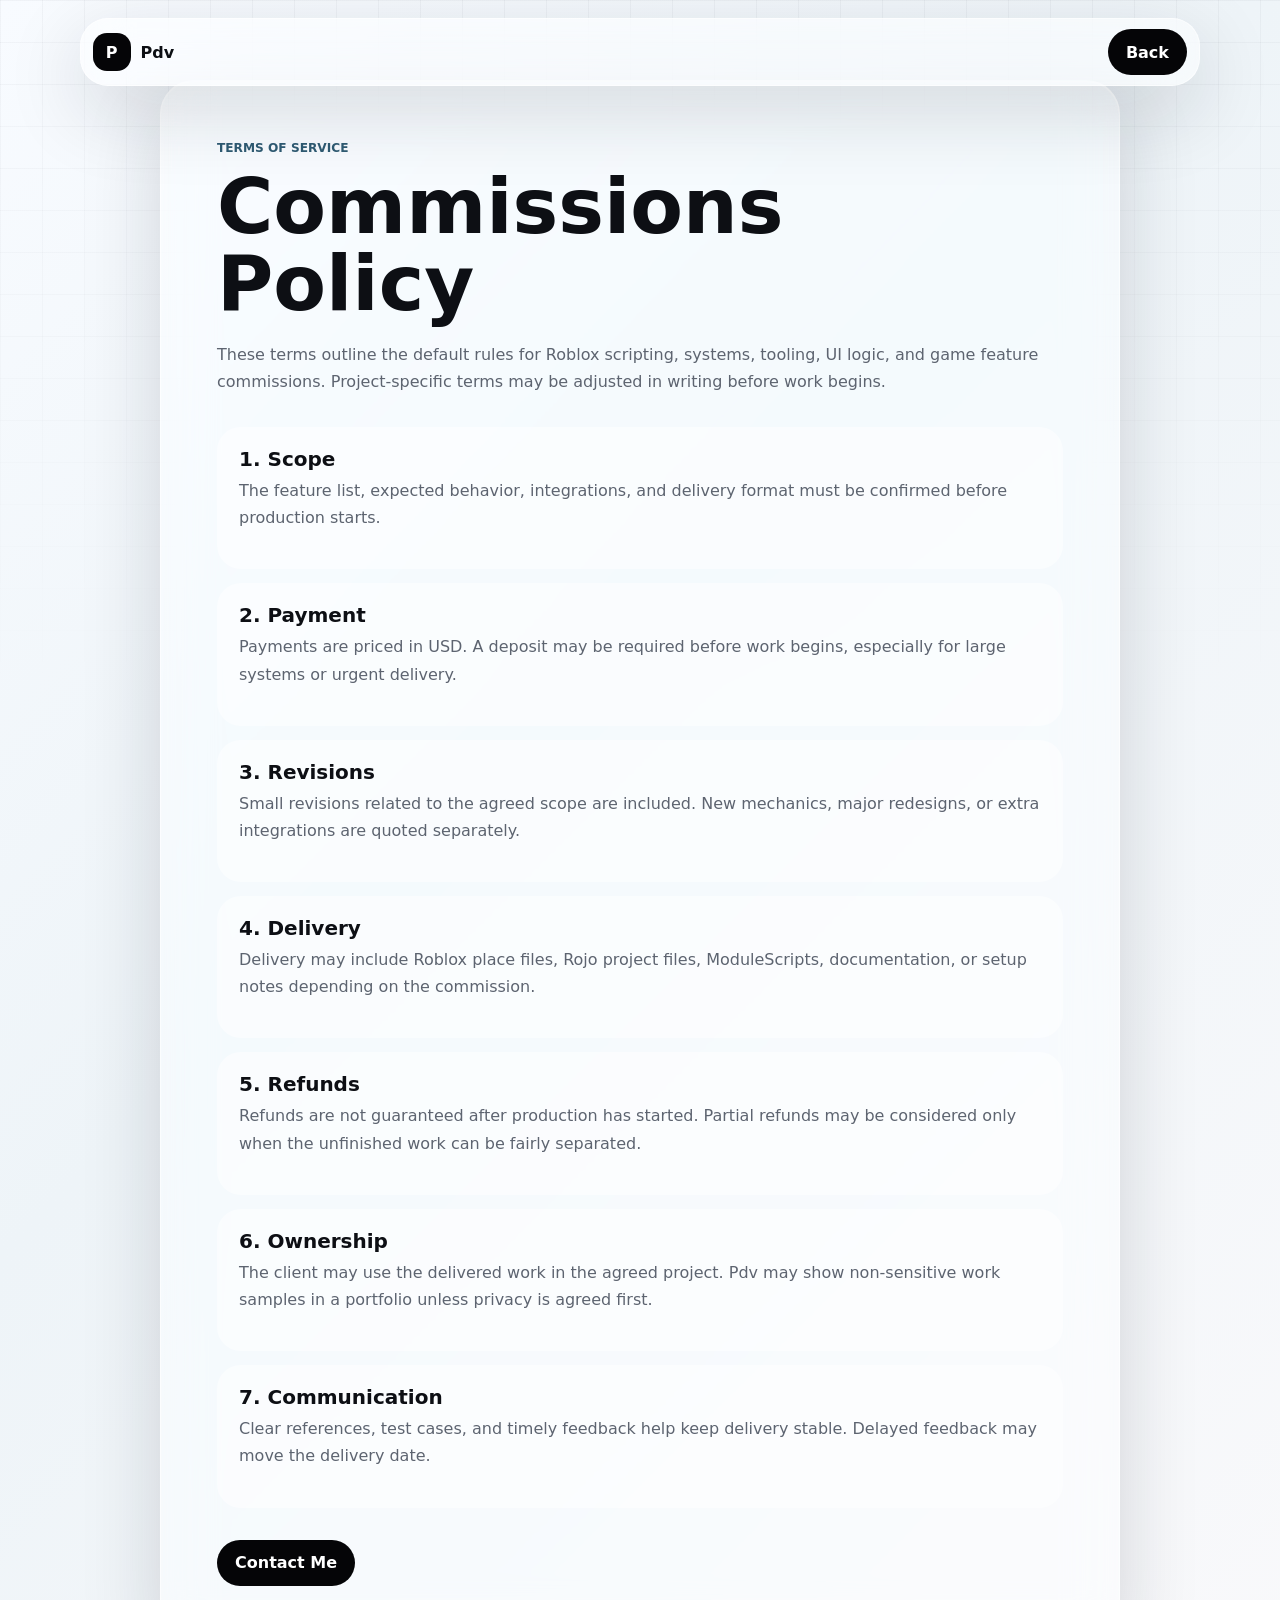
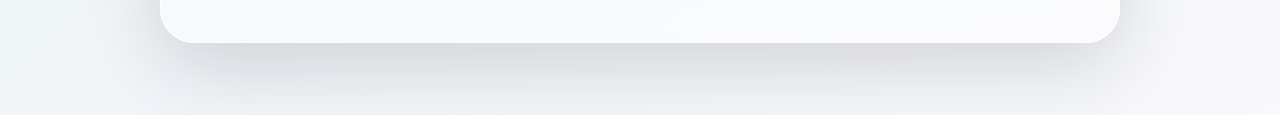
==== tos.html @ b19a3dc8 "first commit" ====
<!DOCTYPE html>
<html lang="en">
  <head>
    <meta charset="UTF-8" />
    <meta name="viewport" content="width=device-width, initial-scale=1.0" />
    <meta name="description" content="Pdv commission Terms Of Service." />
    <link rel="icon" type="image/x-icon" href="assets/images/logo_nobg.png">
    <title>Terms Of Service</title>
    <link rel="preconnect" href="https://fonts.googleapis.com" />
    <link rel="preconnect" href="https://fonts.gstatic.com" crossorigin />
    <link
      href="https://fonts.googleapis.com/css2?family=Plus+Jakarta+Sans:wght@400;500;600;700;800&display=swap"
      rel="stylesheet"
    />
    <link rel="stylesheet" href="styles.css" />
  </head>
  <body class="tos-page">
    <header class="site-header">
      <a class="brand" href="index.html#about" aria-label="Back to portfolio">
        <span class="brand-mark">P</span>
        <span>Pdv</span>
      </a>
      <a class="btn btn-special" href="index.html#tos">Back</a>
    </header>

    <main class="tos-main">
      <section class="tos-document glass-panel">
        <span class="eyebrow">Terms Of Service</span>
        <h1>Commissions Policy</h1>
        <p>
          These terms outline the default rules for Roblox scripting, systems,
          tooling, UI logic, and game feature commissions. Project-specific terms
          may be adjusted in writing before work begins.
        </p>

        <div class="tos-list">
          <article>
            <h2>1. Scope</h2>
            <p>The feature list, expected behavior, integrations, and delivery format must be confirmed before production starts.</p>
          </article>
          <article>
            <h2>2. Payment</h2>
            <p>Payments are priced in USD. A deposit may be required before work begins, especially for large systems or urgent delivery.</p>
          </article>
          <article>
            <h2>3. Revisions</h2>
            <p>Small revisions related to the agreed scope are included. New mechanics, major redesigns, or extra integrations are quoted separately.</p>
          </article>
          <article>
            <h2>4. Delivery</h2>
            <p>Delivery may include Roblox place files, Rojo project files, ModuleScripts, documentation, or setup notes depending on the commission.</p>
          </article>
          <article>
            <h2>5. Refunds</h2>
            <p>Refunds are not guaranteed after production has started. Partial refunds may be considered only when the unfinished work can be fairly separated.</p>
          </article>
          <article>
            <h2>6. Ownership</h2>
            <p>The client may use the delivered work in the agreed project. Pdv may show non-sensitive work samples in a portfolio unless privacy is agreed first.</p>
          </article>
          <article>
            <h2>7. Communication</h2>
            <p>Clear references, test cases, and timely feedback help keep delivery stable. Delayed feedback may move the delivery date.</p>
          </article>
        </div>

        <a class="btn btn-special" href="index.html#contact">Contact Me</a>
      </section>
    </main>
  </body>
</html>
---- styles.css ----
:root {
  --ink: #0d0f14;
  --muted: #5d6470;
  --line: rgba(255, 255, 255, 0.58);
  --glass: rgba(255, 255, 255, 0.46);
  --glass-strong: rgba(255, 255, 255, 0.68);
  --black: #050507;
  --white: #ffffff;
  --cyan: #69d7ff;
  --green: #56e89a;
  --rose: #ff8fb8;
  --shadow: 0 24px 80px rgba(18, 24, 38, 0.16);
  color-scheme: light;
}

* {
  box-sizing: border-box;
}

html {
  scroll-behavior: smooth;
}

body {
  margin: 0;
  min-height: 100vh;
  font-family: "Inter", system-ui, -apple-system, BlinkMacSystemFont, "Segoe UI", sans-serif;
  color: var(--ink);
  background: linear-gradient(135deg, #f8fbff 0%, #eef4f8 42%, #f9f9fb 100%);
  overflow-x: hidden;
}

body::before {
  position: fixed;
  inset: 0;
  z-index: -3;
  pointer-events: none;
  content: "";
  background-image:
    linear-gradient(rgba(12, 16, 24, 0.045) 1px, transparent 1px),
    linear-gradient(90deg, rgba(12, 16, 24, 0.045) 1px, transparent 1px);
  background-size: 42px 42px;
  mask-image: linear-gradient(to bottom, rgba(0, 0, 0, 0.8), transparent 78%);
}

a {
  color: inherit;
  text-decoration: none;
}

button,
a {
  -webkit-tap-highlight-color: transparent;
}

#scene3d {
  position: fixed;
  inset: 0;
  z-index: -2;
  pointer-events: none;
}

.site-header {
  position: fixed;
  top: 18px;
  left: 50%;
  z-index: 20;
  width: min(1120px, calc(100% - 32px));
  min-height: 58px;
  padding: 10px 12px;
  display: flex;
  align-items: center;
  justify-content: space-between;
  border: 1px solid var(--line);
  border-radius: 28px;
  background: rgba(255, 255, 255, 0.5);
  box-shadow: var(--shadow);
  backdrop-filter: blur(24px) saturate(150%);
  transform: translateX(-50%);
}

.brand,
.header-actions,
.status-pill {
  display: inline-flex;
  align-items: center;
  gap: 10px;
  font-weight: 600;
}

.brand-mark {
  width: 38px;
  height: 38px;
  display: grid;
  place-items: center;
  border-radius: 14px;
  color: var(--white);
  background: var(--black);
  overflow: hidden;
}

.brand-mark img,
.avatar-core img,
.tool-icon img,
.review-avatar img,
.contact-button span img {

/* Folder hover preview: show compact tool icons inside the folder front */
.folder-tools {
  display: grid;
  grid-template-columns: repeat(3, 1fr);
  gap: 8px;
  margin-top: 12px;
  opacity: 0;
  transform: translateY(8px) scale(0.98);
  transition: opacity 240ms ease, transform 240ms cubic-bezier(.2,.9,.2,1);
  pointer-events: none;
}

.tool-mini {
  width: 44px;
  height: 44px;
  border-radius: 10px;
  display: grid;
  place-items: center;
  background: rgba(255,255,255,0.06);
  overflow: hidden;
}

.tool-mini img { width: 28px; height: 28px; object-fit: contain; display: block; }
  width: 100%;
  height: 100%;
  object-fit: cover;
  display: block;
}

.header-actions,
.status-pill {
  padding: 10px 14px;

/* Reveal folder-tools on hover or when the gallery is open */
.skill-folder:hover .folder-tools,
.code-gallery.is-open .folder-tools {
  opacity: 1;
  transform: translateY(0) scale(1);
  pointer-events: auto;
}

/* When the folder is expanded (gallery open), show the tools list in code-cards as vertical entries */
.code-cards { display: grid; grid-template-columns: 1fr; gap: 12px; }
.tool-card { display: flex; gap: 12px; align-items: center; padding: 12px; }
.tool-card .code-visual { width: 72px; height: 56px; border-radius: 10px; overflow: hidden; }
.tool-card .code-visual img { width: 100%; height: 100%; object-fit: cover; }
  border-radius: 999px;
  background: rgba(255, 255, 255, 0.56);
  color: #18202b;
  font-size: 0.9rem;
  animation: status-float 3.6s ease-in-out infinite;
}

.availability-dot {
  width: 9px;
  height: 9px;
  border-radius: 999px;
  background: var(--green);
  box-shadow: 0 0 0 6px rgba(86, 232, 154, 0.16), 0 0 18px rgba(86, 232, 154, 0.85);
  animation: status-pulse 1.8s ease-in-out infinite;
}

.is-unavailable .availability-dot {
  background: #ff6b6b;
  box-shadow: 0 0 0 6px rgba(255, 107, 107, 0.14), 0 0 18px rgba(255, 107, 107, 0.7);
}

main {
  width: min(1120px, calc(100% - 32px));
  margin: 0 auto;
  padding: 80px 0 80px;
}

.section {
  min-height: auto;
  padding: 42px 0;
  scroll-margin-top: 112px;
}

.hero-section {
  min-height: 60vh;
  display: grid;
  grid-template-columns: minmax(0, 1.24fr) minmax(280px, 0.76fr);
  align-items: stretch;
  gap: 22px;
  padding-top: 24px;
}

#showcases,
#prices,
#tos,
#reviews,
#contact {
  padding-top: 30px;
  padding-bottom: 30px;
}

.glass-panel {
  border: 1px solid var(--line);
  border-radius: 34px;
  background: var(--glass);
  box-shadow: var(--shadow), inset 0 1px 0 rgba(255, 255, 255, 0.72);
  backdrop-filter: blur(26px) saturate(165%);
}

.reveal-item {
  opacity: 0;
  transform: translateY(26px) scale(0.98);
  filter: blur(8px);
  transition:
    opacity 0.58s ease var(--reveal-delay, 0ms),
    transform 0.58s ease var(--reveal-delay, 0ms),
    filter 0.58s ease var(--reveal-delay, 0ms),
    background 0.25s ease,
    box-shadow 0.22s ease;
}

.reveal-item.is-visible {
  opacity: 1;
  transform: translateY(0) scale(1);
  filter: blur(0);
}

.btn-special.reveal-item:hover,
.tab-special.reveal-item:hover,
.contact-button.btn-special.reveal-item:hover {
  transform: translateY(0) scale(1.06);
}

.code-card.reveal-item:hover,
.project-card.reveal-item:hover,
.showcase-link.reveal-item:hover {
  transform: translateY(-6px) scale(1);
}

.price-system.reveal-item:hover {
  transform: translateY(-4px) scale(1);
}

.tool-chip.reveal-item:hover {
  transform: translateY(0) scale(1.04);
}

.hero-copy {
  min-height: 500px;
  padding: clamp(28px, 4vw, 46px);
  display: flex;
  flex-direction: column;
  justify-content: center;
  overflow: hidden;
}

.eyebrow {
  display: inline-flex;
  margin-bottom: 14px;
  color: #2f5b73;
  font-size: 0.76rem;
  font-weight: 600;
  letter-spacing: 0;
  text-transform: uppercase;
}

h1,
h2,
h3,
p {
  margin-top: 0;
}

h1 {
  max-width: 700px;
  margin-bottom: 18px;
  font-size: clamp(2rem, 3vw, 3rem);
  line-height: 1;
  letter-spacing: 0;
  overflow-wrap: break-word;
}

h2 {
  margin-bottom: 12px;
  font-size: clamp(2rem, 4vw, 4rem);
  line-height: 1;
  letter-spacing: 0;
}

h3 {
  font-size: 1.35rem;
}

p {
  color: var(--muted);
  line-height: 1.7;
}

.hero-copy p {
  max-width: 720px;
  font-size: 1rem;
}

.hero-actions,
.contact-grid {
  display: flex;
  flex-wrap: wrap;
  gap: 12px;
}

.hero-actions {
  margin-top: 26px;
}

.hero-actions .btn {
  min-height: 58px;
  padding: 0 28px;
  font-size: 1rem;
}

.btn,
.contact-button {
  position: relative;
  isolation: isolate;
  min-height: 46px;
  display: inline-flex;
  align-items: center;
  justify-content: center;
  gap: 10px;
  padding: 0 18px;
  border: 0;
  border-radius: 999px;
  font-weight: 600;
  overflow: hidden;
  cursor: pointer;
  white-space: nowrap;
}

.btn-plain,
.contact-button {
  color: var(--ink);
  background: rgba(255, 255, 255, 0.78);
  box-shadow: inset 0 0 0 1px rgba(13, 15, 20, 0.08);
}

.btn-special,
.tab-special {
  color: var(--white);
  background: var(--black);
  transition: transform 0.22s ease, box-shadow 0.22s ease;
}

.btn-special::after,
.tab-special::after,
.contact-button.btn-special::after {
  position: absolute;
  inset: -40% auto -40% -70%;
  z-index: -1;
  width: 55%;
  content: "";
  background: linear-gradient(90deg, transparent, rgba(255, 255, 255, 0.5), transparent);
  transform: skewX(-18deg);
  transition: left 0.55s ease;
}

.btn-special:hover::after,
.tab-special:hover::after,
.contact-button.btn-special:hover::after {
  left: 120%;
}

.btn-special:hover,
.tab-special:hover,
.contact-button.btn-special:hover {
  transform: scale(1.06);
  box-shadow: 0 16px 34px rgba(5, 5, 7, 0.22);
}

.identity-card {
  min-height: 500px;
  padding: 26px;
  display: grid;
  align-content: start;
  gap: 20px;
  overflow: hidden;
}

.hero-section > .glass-panel {
  height: 50%;
}

.avatar-orbit {
  position: relative;
  min-height: 300px;
  display: grid;
  place-items: center;
  perspective: 900px;
}

.avatar-core {
  width: 170px;
  height: 170px;
  display: grid;
  place-items: center;
  border-radius: 44px;
  color: var(--white);
  background: linear-gradient(145deg, #08090d, #2a303b);
  box-shadow: 0 34px 80px rgba(0, 0, 0, 0.22);
  font-size: 2.3rem;
  font-weight: 700;
  transform: rotateX(14deg) rotateY(-18deg);
  animation: float-card 5s ease-in-out infinite;
}

.avatar-orbit span {
  position: absolute;
  border: 1px solid rgba(13, 15, 20, 0.18);
  border-radius: 50%;
  transform-style: preserve-3d;
}

.avatar-orbit span:nth-child(2) {
  width: 260px;
  height: 118px;
  animation: orbit-a 8s linear infinite;
}

.avatar-orbit span:nth-child(3) {
  width: 232px;
  height: 232px;
  animation: orbit-b 11s linear infinite;
}

.avatar-orbit span:nth-child(4) {
  width: 300px;
  height: 86px;
  animation: orbit-a 13s linear reverse infinite;
}

.status-card {
  padding: 18px;
  border-radius: 24px;
  background: rgba(255, 255, 255, 0.54);
  align-self: start;
}

.status-card .status-pill {
  width: 100%;
  min-height: 62px;
  justify-content: center;
  font-size: 1.08rem;
}

.status-card .availability-dot {
  width: 12px;
  height: 12px;
}

.status-card p {
  margin: 14px 0 0;
  font-size: 0.92rem;
}

.tool-chip {
  display: inline-flex;
  min-height: 34px;
  align-items: center;
  padding: 0 12px;
  border-radius: 999px;
  color: #25303d;
  background: rgba(255, 255, 255, 0.62);
  font-size: 0.84rem;
  font-weight: 500;
}

.section-heading {
  max-width: 760px;
  margin: 0 auto 22px;
  text-align: center;
}

.section-heading .eyebrow {
  justify-content: center;
}

.skills-layout {
  display: grid;
  grid-template-columns: minmax(0, 1.25fr) minmax(280px, 0.75fr);
  align-items: start;
  gap: 18px;
}

.project-grid {
  display: grid;
  grid-template-columns: repeat(3, minmax(0, 1fr));
  gap: 18px;
}

.code-cards {
  display: grid;
  grid-template-columns: repeat(3, minmax(0, 1fr));
  gap: 18px;
}

.price-grid {
  display: grid;
  gap: 16px;
  padding: 18px;
  border: 1px solid var(--line);
  border-radius: 34px;
  background: rgba(255, 255, 255, 0.32);
  box-shadow: var(--shadow), inset 0 1px 0 rgba(255, 255, 255, 0.62);
  backdrop-filter: blur(24px) saturate(150%);
}

.code-gallery {
  min-height: 380px;
  display: grid;
  gap: 22px;
  perspective: 1300px;
  perspective-origin: 50% 28%;
}

.skill-folder {
  position: relative;
  min-height: 320px;
  border: 0;
  background: transparent;
  cursor: pointer;
  transform-style: preserve-3d;
  transform: rotateX(9deg) rotateY(-7deg);
  transition: transform 0.35s ease;
}

.skill-folder:hover,
.code-gallery.is-open .skill-folder {
  transform: rotateX(4deg) rotateY(-3deg) translateY(-4px);
}

.skill-folder::after {
  position: absolute;
  left: 10%;
  right: 10%;
  bottom: 18px;
  height: 36px;
  content: "";
  border-radius: 50%;
  background: rgba(18, 24, 38, 0.2);
  filter: blur(18px);
  transform: translateZ(-90px) rotateX(74deg);
}

.folder-back,
.folder-front,
.folder-paper,
.folder-tab {
  position: absolute;
  display: block;
  border-radius: 28px;
}

.folder-back {
  inset: 72px 10% 38px;
  z-index: 1;
  background: linear-gradient(145deg, rgba(255, 255, 255, 0.8), rgba(214, 222, 232, 0.86));
  box-shadow: var(--shadow);
  transform: translateZ(-34px) rotateX(62deg) rotateZ(-3deg);
  transform-origin: bottom;
}

.folder-paper {
  left: 18%;
  right: 18%;
  bottom: 104px;
  z-index: 2;
  height: 92px;
  background: rgba(255, 255, 255, 0.58);
  box-shadow: 0 12px 26px rgba(18, 24, 38, 0.08);
  opacity: 0;
  pointer-events: none;
  transform: translateY(28px) translateZ(-12px) scale(0.94) rotate(-2deg);
  transition: transform 0.35s ease, opacity 0.25s ease;
}

.paper-two {
  left: 23%;
  right: 15%;
  background: rgba(245, 248, 252, 0.9);
  transform: translateY(42px) translateZ(-28px) scale(0.9) rotate(2deg);
}

.folder-front {
  inset: 108px 5% 20px;
  z-index: 3;
  padding: 34px;
  display: grid;
  align-content: end;
  color: var(--white);
  text-align: left;
  background: linear-gradient(145deg, #0b0e14, #252b35);
  box-shadow: 0 34px 90px rgba(0, 0, 0, 0.22);
  transform: translateZ(34px) rotateX(16deg);
  transform-origin: bottom;
  transition: transform 0.35s ease;
}

.folder-tab {
  top: -30px;
  left: 28px;
  z-index: 4;
  width: 150px;
  height: 54px;
  background: #151922;
  border-bottom-left-radius: 0;
  border-bottom-right-radius: 0;
}

.folder-front strong,
.folder-front small {
  position: relative;
  z-index: 1;
  display: block;
}

.folder-front strong {
  margin-bottom: 8px;
  font-size: clamp(1.4rem, 3vw, 2.4rem);
}

.folder-front small {
  color: rgba(255, 255, 255, 0.72);
  font-weight: 500;
}

.skill-folder:hover .folder-front,
.code-gallery.is-open .folder-front {
  transform: translateZ(46px) rotateX(-26deg) translateY(22px);
}

.skill-folder:hover .folder-paper,
.code-gallery.is-open .folder-paper {
  opacity: 0.72;
  transform: translateY(-18px) translateZ(10px) scale(0.96) rotate(-2deg);
}

.skill-folder:hover .paper-two,
.code-gallery.is-open .paper-two {
  opacity: 0.58;
  transform: translateY(-4px) translateZ(-12px) scale(0.92) rotate(2deg);
}

.code-cards {
  max-height: 0;
  padding: 0;
  border: 0 solid rgba(255, 255, 255, 0.5);
  border-radius: 30px;
  background: transparent;
  opacity: 0;
  pointer-events: none;
  transform: translateY(-18px);
  overflow: hidden;
  transition:
    max-height 0.45s ease,
    opacity 0.3s ease,
    transform 0.35s ease,
    padding 0.35s ease,
    border-width 0.35s ease;
}

.code-gallery.is-open .code-cards {
  max-height: 760px;
  padding: 14px;
  border-width: 1px;
  opacity: 1;
  pointer-events: auto;
  transform: translateY(0);
}

.code-card {
  min-height: 320px;
  padding: 18px;
  color: var(--ink);
  text-align: left;
  cursor: pointer;
  transition: transform 0.25s ease, background 0.25s ease;
}

.code-card:hover,
.project-card:hover,
.showcase-link:hover {
  transform: translateY(-6px);
  background: var(--glass-strong);
}

.code-card-top {
  display: flex;
  justify-content: space-between;
  gap: 12px;
  margin-bottom: 18px;
  color: var(--muted);
  font-size: 0.82rem;
  font-weight: 500;
}

.code-visual {
  height: 150px;
  margin-bottom: 18px;
  padding: 18px;
  display: grid;
  align-content: center;
  gap: 10px;
  border-radius: 24px;
  background: #0d1117;
  box-shadow: inset 0 0 0 1px rgba(255, 255, 255, 0.08);
  overflow: hidden;
}

.code-visual img {
  width: 100%;
  height: 100%;
  object-fit: cover;
  border-radius: 18px;
}

.code-visual i {
  height: 9px;
  border-radius: 999px;
  background: linear-gradient(90deg, var(--cyan), rgba(255, 255, 255, 0.92));
}

.code-visual i:nth-child(2) {
  width: 72%;
  background: linear-gradient(90deg, var(--rose), rgba(255, 255, 255, 0.86));
}

.code-visual i:nth-child(3) {
  width: 84%;
}

.code-visual i:nth-child(4) {
  width: 54%;
  background: linear-gradient(90deg, var(--green), rgba(255, 255, 255, 0.86));
}

.code-card strong,
.showcase-link strong {
  display: block;
  margin-bottom: 8px;
  font-size: 1.15rem;
}

.code-card small,
.showcase-link small {
  color: var(--muted);
  line-height: 1.55;
}

.stack-panel {
  padding: 24px;
  align-self: start;
  position: sticky;
  top: 104px;
}

.tool-grid {
  display: grid;
  grid-template-columns: 1fr;
  gap: 12px;
}

.tool-chip {
  min-height: 58px;
  justify-content: flex-start;
  gap: 10px;
  transition: transform 0.22s ease, background 0.22s ease, box-shadow 0.22s ease;
}

.tool-chip:hover {
  transform: scale(1.04);
  background: rgba(255, 255, 255, 0.82);
  box-shadow: 0 14px 30px rgba(18, 24, 38, 0.12);
}

.tool-icon {
  width: 40px;
  height: 40px;
  display: grid;
  object-fit: contain;
  place-items: center;
  flex: 0 0 auto;
  color: var(--white);
  font-size: 0.9rem;
  font-weight: 700;
}

/* Ensure tool and contact icons scale inside their circular containers without cropping */
.tool-icon img {
  width: 35px;
  height: 35px;
  max-width: 100%;
  max-height: 100%;
  object-fit: contain;
  display: block;
}

.tool-chip > span:last-child {
  min-width: 0;
  text-align: left;
}

.project-card,
.showcase-link {
  transition: transform 0.25s ease, background 0.25s ease;
}

.project-grid {
  grid-template-columns: 1fr;
}

.project-stack {
  position: relative;
  min-height: 430px;
  perspective: 1200px;
}

.project-stack-card {
  position: absolute;
  inset: 0;
  width: 100%;
  padding: 0;
  border: 1px solid var(--line);
  color: var(--ink);
  text-align: left;
  cursor: pointer;
  overflow: hidden;
  transform:
    translateY(calc(var(--stack-index) * 18px))
    translateX(calc((var(--stack-index) - 1) * 72px))
    scale(calc(1 - var(--stack-index) * 0.045))
    rotateZ(calc((var(--stack-index) - 1) * 3deg));
  transform-origin: center bottom;
  opacity: calc(1 - var(--stack-index) * 0.14);
  filter: blur(calc(var(--stack-index) * 0.8px));
  transition: transform 0.36s ease, opacity 0.36s ease, filter 0.36s ease, background 0.25s ease;
}

.project-stack-card:nth-child(1) {
  z-index: 3;
}

.project-stack-card:nth-child(2) {
  z-index: 2;
}

.project-stack-card:nth-child(3) {
  z-index: 1;
}

.project-stack:hover .project-stack-card,
.project-grid.is-open .project-stack-card {
  opacity: 1;
  filter: blur(0);
}

.project-stack:hover .project-stack-card:nth-child(1),
.project-grid.is-open .project-stack-card:nth-child(1) {
  transform: translateX(-26%) rotateZ(-5deg) scale(0.92);
}

.project-stack:hover .project-stack-card:nth-child(2),
.project-grid.is-open .project-stack-card:nth-child(2) {
  transform: translateY(10px) rotateZ(0deg) scale(0.96);
}

.project-stack:hover .project-stack-card:nth-child(3),
.project-grid.is-open .project-stack-card:nth-child(3) {
  transform: translateX(26%) rotateZ(5deg) scale(0.92);
}

.project-stack-copy {
  position: absolute;
  left: 24px;
  right: 24px;
  bottom: 24px;
  z-index: 2;
  padding: 20px;
  border-radius: 24px;
  background: rgba(255, 255, 255, 0.62);
  backdrop-filter: blur(16px);
}

.project-stack-card .project-art {
  height: 100%;
}

.project-stack-card .project-art::after {
  position: absolute;
  inset: 0;
  content: "";
  background: linear-gradient(to top, rgba(5, 5, 7, 0.24), transparent 52%);
}

.project-stack-copy span,
.project-stack-copy strong {
  display: block;
}

.project-stack-copy span {
  margin-bottom: 8px;
  color: var(--muted);
  font-size: 0.86rem;
  font-weight: 500;
}

.project-stack-copy strong {
  font-size: clamp(1.35rem, 3vw, 2.2rem);
  font-weight: 600;
}

.project-list {
  max-height: 0;
  display: grid;
  gap: 18px;
  padding: 0;
  border: 0 !important;
  outline: 0;
  background: transparent !important;
  box-shadow: none !important;
  backdrop-filter: none !important;
  -webkit-backdrop-filter: none !important;
  opacity: 0;
  pointer-events: none;
  overflow: hidden;
  transform: translateY(-18px);
  transition: max-height 0.45s ease, opacity 0.32s ease, transform 0.35s ease;
}

.project-grid.is-open .project-list {
  display: contents;
  max-height: 1700px;
  padding: 0;
  border: 0 !important;
  background: transparent !important;
  box-shadow: none !important;
  backdrop-filter: none !important;
  -webkit-backdrop-filter: none !important;
  opacity: 1;
  pointer-events: auto;
  transform: translateY(0);
}

.project-list::before,
.project-list::after {
  display: none;
  content: none;
}


.project-collapse {
  justify-self: center;
  min-width: 210px;
  min-height: 52px;
}

.project-card {
  display: grid;
  grid-template-columns: minmax(260px, 0.7fr) minmax(0, 1fr);
  overflow: hidden;
}

.project-art {
  height: 190px;
  position: relative;
  overflow: hidden;
  background:
    radial-gradient(circle at 24% 24%, rgba(105, 215, 255, 0.72), transparent 26%),
    radial-gradient(circle at 74% 36%, rgba(255, 143, 184, 0.64), transparent 25%),
    linear-gradient(145deg, #151922, #eff7ff);
}

.project-art img {
  width: 100%;
  height: 100%;
  object-fit: cover;
  display: block;
}

.project-art span {
  position: absolute;
  border-radius: 24px;
  background: rgba(255, 255, 255, 0.48);
  transform: rotateX(58deg) rotateZ(-28deg);
}

.project-art span:nth-child(1) {
  width: 140px;
  height: 90px;
  left: 28px;
  bottom: 38px;
}

.project-art span:nth-child(2) {
  width: 100px;
  height: 130px;
  right: 36px;
  top: 42px;
}

.project-art span:nth-child(3) {
  width: 78px;
  height: 78px;
  left: 48%;
  top: 40%;
  border-radius: 50%;
}

.project-card-body {
  padding: 22px;
}

.project-card-body {
  min-height: 260px;
  display: flex;
  flex-direction: column;
}

.project-card p {
  min-height: 100px;
}

.project-action {
  align-self: stretch;
  margin-top: auto;
  width: 100%;
}

.showcase-track {
  display: grid;
  grid-template-columns: 1fr;
  gap: 18px;
  align-items: start;
}

.showcase-link {
  min-height: 120px;
  padding: 18px;
  display: flex;
  align-items: center;
  gap: 18px;
  transition: transform 0.25s ease, background 0.25s ease, box-shadow 0.25s ease;
  border-radius: 14px;
}

.showcase-art {
  width: 160px;
  aspect-ratio: 16/9;
  height: auto;
  align-self: center;
  border-radius: 12px;
  flex: 0 0 auto;
  overflow: hidden;
  background: rgba(255,255,255,0.06);
  display: grid;
  place-items: center;
}

.showcase-art img {
  width: 100%;
  height: 100%;
  object-fit: cover;
  display: block;
}

@media (max-width: 680px) {
  .showcase-art { width: 110px; aspect-ratio: 16/9; height: auto; }
}

.showcase-link:hover {
  transform: translateY(-4px);
  background: var(--glass-strong);
}

.showcase-copy {
  min-width: 0;
}

.showcase-copy strong,
.showcase-copy small {
  display: block;
}

.showcase-copy strong {
  margin-bottom: 5px;
  font-weight: 600;
}

.showcase-copy small {
  color: var(--muted);
  line-height: 1.45;
}

.reviews-section {
  overflow: hidden;
}

.reviews-slider {
  position: relative;
  width: 100vw;
  margin-left: calc(50% - 50vw);
  overflow: hidden;
}

.reviews-slider::before,
.reviews-slider::after {
  position: absolute;
  top: 0;
  bottom: 0;
  z-index: 2;
  width: min(110px, 12vw);
  content: "";
  pointer-events: none;
}

.reviews-slider::before {
  left: 0;
  background: linear-gradient(90deg, #f8fbff, transparent);
}

.reviews-slider::after {
  right: 0;
  background: linear-gradient(270deg, #f8fbff, transparent);
}

.reviews-track {
  width: max-content;
  display: flex;
  gap: 16px;
  padding: 8px 16px;
  animation: review-slide 32s linear infinite;
}

.reviews-slider:hover .reviews-track {
  animation-play-state: paused;
}

.review-card {
  width: min(360px, calc(100vw - 48px));
  min-height: 210px;
  padding: 22px;
  flex: 0 0 auto;
}

.review-head {
  display: flex;
  align-items: center;
  gap: 12px;
  margin-bottom: 18px;
}

.review-avatar {
  width: 48px;
  height: 48px;
  display: grid;
  place-items: center;
  flex: 0 0 auto;
  border-radius: 18px;
  color: var(--white);
  font-weight: 600;
  overflow: hidden;
.showcase-art img[src*="youtube"] {
  transform: scale(1.12);
  transform-origin: center;
  display: block;
  will-change: transform;
}
}

.review-head strong,
.review-stars {
  display: block;
}

.review-head strong {
  margin-bottom: 4px;
  font-weight: 600;
}

.review-stars {
  color: #151922;
  font-size: 0.9rem;
}

.review-stars i {
  font-style: normal;
}

.review-card p {
  margin-bottom: 0;
  font-size: 0.94rem;
}

.price-tabs {
  display: grid;
  grid-template-columns: repeat(3, minmax(0, 1fr));
  gap: 8px;
}

.price-tab {
  min-height: 48px;
  padding: 0 14px;
  border: 0;
  border-radius: 18px;
  color: #313945;
  background: rgba(255, 255, 255, 0.58);
  font: inherit;
  font-weight: 500;
  cursor: pointer;
  transition: transform 0.22s ease, background 0.22s ease, color 0.22s ease;
}

.price-tab:hover {
  transform: scale(1.03);
  background: rgba(255, 255, 255, 0.82);
}

.price-tab.active {
  color: var(--white);
  background: var(--black);
}

.price-system {
  min-height: 390px;
  padding: clamp(22px, 4vw, 34px);
  display: flex;
  flex-direction: column;
  align-items: stretch;
  gap: 18px;
  border-radius: 24px;
  background: rgba(255, 255, 255, 0.52);
  transition: transform 0.25s ease, background 0.25s ease, box-shadow 0.25s ease;
}

.price-system:hover {
  transform: translateY(-4px);
  background: rgba(255, 255, 255, 0.76);
  box-shadow: 0 18px 38px rgba(18, 24, 38, 0.12);
}

.price-main span {
  display: block;
  margin-bottom: 8px;
  color: var(--ink);
  font-size: 1.1rem;
  font-weight: 600;
}

.price-main h3 {
  margin-bottom: 10px;
  font-size: clamp(1.8rem, 4vw, 3.2rem);
  line-height: 1;
}

.price-main p {
  margin-bottom: 0;
  font-size: 0.92rem;
}

.price-features {
  display: grid;
  gap: 10px;
}

.price-features span {
  min-height: 44px;
  display: flex;
  align-items: center;
  gap: 10px;
  padding: 0 14px;
  border-radius: 16px;
  color: #34404d;
  background: rgba(255, 255, 255, 0.62);
  font-size: 0.9rem;
  font-weight: 500;
}

.price-features i {
  width: 22px;
  height: 22px;
  display: grid;
  place-items: center;
  flex: 0 0 auto;
  border-radius: 50%;
  color: var(--white);
  background: var(--black);
  font-style: normal;
  font-size: 0.75rem;
}

.price-features span span {
  min-width: 0;
  padding: 0;
  background: transparent;
}

.price-side {
  margin-top: auto;
  padding-top: 18px;
  display: flex;
  align-items: center;
  justify-content: space-between;
  gap: 12px;
  border-top: 1px solid rgba(13, 15, 20, 0.08);
}

.price-side strong {
  margin-left: auto;
  font-size: clamp(2rem, 4vw, 3.1rem);
  line-height: 1;
  letter-spacing: 0;
}

.price-side .btn {
  min-width: 190px;
  min-height: 52px;
}

.tos-preview {
  min-height: 240px;
  padding: clamp(24px, 5vw, 46px);
  display: flex;
  align-items: center;
  justify-content: space-between;
  gap: 24px;
}

.tos-preview .btn {
  min-width: 168px;
  min-height: 54px;
  padding: 0 24px;
}

.tos-preview p {
  max-width: 690px;
}

.contact-section {
  min-height: auto;
  padding: 42px clamp(18px, 4vw, 42px);
  display: grid;
  align-content: center;
  justify-items: center;
  text-align: center;
  border: 1px solid var(--line);
  border-radius: 34px;
  background: rgba(255, 255, 255, 0.36);
  box-shadow: var(--shadow), inset 0 1px 0 rgba(255, 255, 255, 0.62);
  backdrop-filter: blur(24px) saturate(150%);
}

.contact-section .section-heading {
  margin-left: auto;
  margin-right: auto;
}

.contact-grid {
  justify-content: center;
}

.contact-button {
  min-width: 160px;
  min-height: 68px;
  border-radius: 24px;
  font-size: 1rem;
}

.contact-button span {
  width: 34px;
  height: 34px;
  display: grid;
  place-items: center;
  color: var(--white);
  overflow: hidden;
  object-fit: contain;
}

.contact-button span img {
  width: 35px;
  height: 35px;
  max-width: 100%;
  max-height: 100%;
  object-fit: contain;
  display: block;
}

.contact-button.btn-special span {
  color: var(--black);
  background: var(--white);
}

/* Contact section: hover, focus and active animations for all contact buttons */
.contact-section .contact-button {
  transition: transform 220ms cubic-bezier(.2,.9,.2,1), box-shadow 220ms ease, background 220ms ease;
  will-change: transform, box-shadow;
}

.contact-section .contact-button:hover,
.contact-section .contact-button:focus-visible {
  transform: translateY(-6px) scale(1.03);
  box-shadow: 0 16px 40px rgba(18, 24, 38, 0.12);
}

.contact-section .contact-button:active {
  transform: translateY(-2px) scale(0.99);
  box-shadow: 0 8px 18px rgba(18, 24, 38, 0.08);
}

.bottom-tabs {
  position: fixed;
  left: 50%;
  bottom: 18px;
  z-index: 25;
  width: min(920px, calc(100% - 24px));
  min-height: 68px;
  padding: 8px;
  display: flex;
  align-items: center;
  gap: 6px;
  border: 1px solid var(--line);
  border-radius: 32px;
  background: rgba(255, 255, 255, 0.62);
  box-shadow: var(--shadow);
  backdrop-filter: blur(24px) saturate(170%);
  transform: translateX(-50%);
}

.tab-link {
  position: relative;
  isolation: isolate;
  min-width: 0;
  flex: 1;
  min-height: 48px;
  display: inline-flex;
  align-items: center;
  justify-content: center;
  padding: 0 12px;
  border-radius: 24px;
  color: #313945;
  font-size: 0.88rem;
  font-weight: 600;
  white-space: nowrap;
  overflow: hidden;
}

.tab-link.active {
  background: rgba(255, 255, 255, 0.92);
  box-shadow: inset 0 0 0 1px rgba(13, 15, 20, 0.07);
}

.tab-special,
.tab-special.active {
  color: var(--white);
  background: var(--black);
}

.modal {
  position: fixed;
  inset: 0;
  z-index: 40;
  display: none;
  padding: 20px;
  place-items: center;
}

.modal[aria-hidden="false"] {
  display: grid;
}

.modal-backdrop {
  position: absolute;
  inset: 0;
  background: rgba(10, 12, 16, 0.44);
  backdrop-filter: blur(10px);
}

.modal-card {
  position: relative;
  width: min(760px, 100%);
  max-height: min(760px, calc(100vh - 40px));
  padding: 28px;
  overflow: auto;
}

.modal-close {
  position: absolute;
  top: 16px;
  right: 16px;
  width: 38px;
  height: 38px;
  border: 0;
  border-radius: 50%;
  color: var(--white);
  background: var(--black);
  font-weight: 700;
  cursor: pointer;
}

pre {
  padding: 18px;
  border-radius: 22px;
  overflow: auto;
  color: #d8e6ff;
  background: #0d1117;
  line-height: 1.6;
}

.tos-page main {
  padding-bottom: 72px;
}

.tos-main {
  width: min(960px, calc(100% - 32px));
}

.tos-document {
  padding: clamp(24px, 5vw, 56px);
}

.tos-document h1 {
  font-size: clamp(2.4rem, 6vw, 5rem);
}

.tos-list {
  display: grid;
  gap: 14px;
  margin: 32px 0;
}

.tos-list article {
  padding: 22px;
  border-radius: 24px;
  background: rgba(255, 255, 255, 0.5);
}

.tos-list h2 {
  margin-bottom: 8px;
  font-size: 1.25rem;
}

@keyframes float-card {
  0%,
  100% {
    transform: translateY(0) rotateX(14deg) rotateY(-18deg);
  }
  50% {
    transform: translateY(-14px) rotateX(18deg) rotateY(14deg);
  }
}

@keyframes orbit-a {
  to {
    transform: rotateX(70deg) rotateZ(360deg);
  }
}

@keyframes orbit-b {
  to {
    transform: rotateY(68deg) rotateZ(360deg);
  }
}

@keyframes status-pulse {
  0%,
  100% {
    transform: scale(1);
  }
  50% {
    transform: scale(1.28);
  }
}

@keyframes status-float {
  0%,
  100% {
    box-shadow: 0 0 0 rgba(86, 232, 154, 0);
  }
  50% {
    box-shadow: 0 12px 28px rgba(86, 232, 154, 0.16);
  }
}

@keyframes review-slide {
  to {
    transform: translateX(calc(-50% - 8px));
  }
}

@media (max-width: 920px) {
  main {
    width: min(100% - 24px, 720px);
    padding-top: 104px;
  }

  .hero-section,
  .skills-layout,
  .code-cards,
  .project-grid,
  .showcase-track,
  .price-tabs {
    grid-template-columns: 1fr;
  }

  .price-side {
    align-items: flex-start;
    flex-direction: column-reverse;
  }

  .price-side strong {
    margin-left: 0;
  }

  .project-stack {
    min-height: 360px;
  }

  .project-stack:hover .project-stack-card:nth-child(1),
  .project-grid.is-open .project-stack-card:nth-child(1) {
    transform: translateY(-28px) rotateZ(-3deg) scale(0.94);
  }

  .project-stack:hover .project-stack-card:nth-child(2),
  .project-grid.is-open .project-stack-card:nth-child(2) {
    transform: translateY(8px) rotateZ(0deg) scale(0.96);
  }

  .project-stack:hover .project-stack-card:nth-child(3),
  .project-grid.is-open .project-stack-card:nth-child(3) {
    transform: translateY(44px) rotateZ(3deg) scale(0.94);
  }

  .project-card {
    grid-template-columns: 1fr;
  }

  .section {
    min-height: auto;
  }

  .identity-card {
    min-height: 420px;
  }

  .stack-panel {
    position: static;
  }

  .hero-copy {
    min-height: auto;
  }

  .hero-section > .glass-panel {
    height: auto;
  }

  .code-gallery.is-open .code-cards {
    max-height: 1400px;
  }

  .tos-preview {
    align-items: flex-start;
    flex-direction: column;
  }

  .bottom-tabs {
    justify-content: flex-start;
    overflow-x: auto;
    border-radius: 28px;
  }

  .tab-link {
    flex: 0 0 auto;
  }
}

@media (max-width: 560px) {
  .site-header {
    top: 10px;
    width: calc(100% - 20px);
  }

  .header-actions {
    display: none;
  }

  main {
    padding-top: 88px;
  }

  .hero-copy,
  .identity-card,
  .tos-document {
    border-radius: 26px;
  }

  .contact-button {
    width: 100%;
  }
}
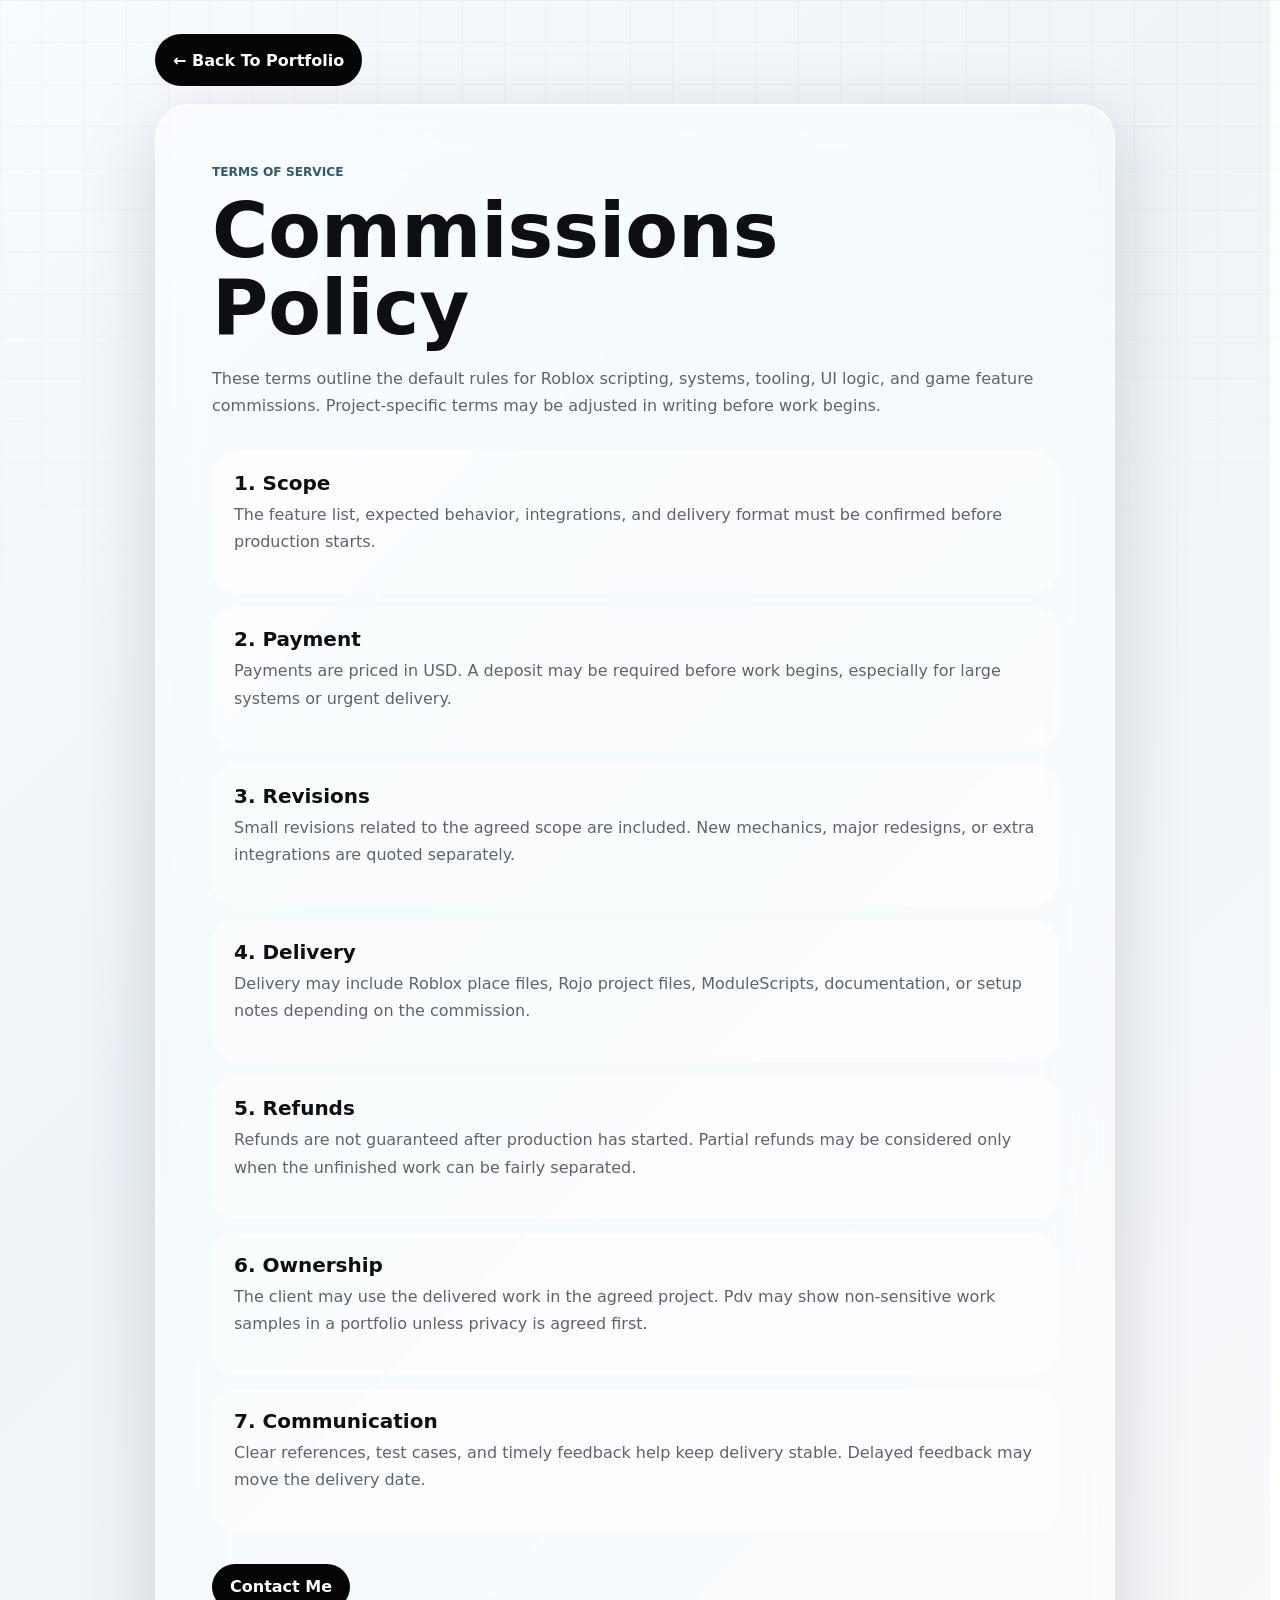
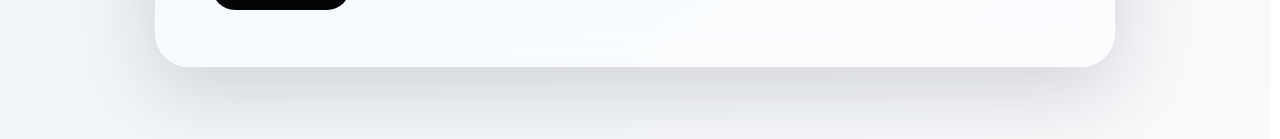
==== commit b468b805: "Adding files before add more infomation" ====
--- a/tos.html
+++ b/tos.html
@@ -15,15 +15,8 @@
     <link rel="stylesheet" href="styles.css" />
   </head>
   <body class="tos-page">
-    <header class="site-header">
-      <a class="brand" href="index.html#about" aria-label="Back to portfolio">
-        <span class="brand-mark">P</span>
-        <span>Pdv</span>
-      </a>
-      <a class="btn btn-special" href="index.html#tos">Back</a>
-    </header>
-
     <main class="tos-main">
+      <a class="btn btn-special tos-back" href="index.html#tos">← Back To Portfolio</a>
       <section class="tos-document glass-panel">
         <span class="eyebrow">Terms Of Service</span>
         <h1>Commissions Policy</h1>
--- a/styles.css
+++ b/styles.css
@@ -19,6 +19,8 @@
 
 html {
   scroll-behavior: smooth;
+  scroll-padding-top: 104px;
+  scrollbar-gutter: stable;
 }
 
 body {
@@ -28,6 +30,32 @@
   color: var(--ink);
   background: linear-gradient(135deg, #f8fbff 0%, #eef4f8 42%, #f9f9fb 100%);
   overflow-x: hidden;
+  overscroll-behavior-y: contain;
+  -webkit-font-smoothing: antialiased;
+  text-rendering: optimizeLegibility;
+}
+
+body::-webkit-scrollbar {
+  width: 10px;
+}
+
+body::-webkit-scrollbar-track {
+  background: rgba(255, 255, 255, 0.38);
+}
+
+body::-webkit-scrollbar-thumb {
+  border: 2px solid rgba(255, 255, 255, 0.38);
+  border-radius: 999px;
+  background: rgba(13, 15, 20, 0.28);
+}
+
+body::-webkit-scrollbar-thumb:hover {
+  background: rgba(13, 15, 20, 0.42);
+}
+
+* {
+  scrollbar-width: thin;
+  scrollbar-color: rgba(13, 15, 20, 0.32) rgba(255, 255, 255, 0.28);
 }
 
 body::before {
@@ -68,9 +96,10 @@
   width: min(1120px, calc(100% - 32px));
   min-height: 58px;
   padding: 10px 12px;
-  display: flex;
+  display: grid;
+  grid-template-columns: auto minmax(0, 1fr) auto;
   align-items: center;
-  justify-content: space-between;
+  gap: 10px;
   border: 1px solid var(--line);
   border-radius: 28px;
   background: rgba(255, 255, 255, 0.5);
@@ -88,6 +117,11 @@
   font-weight: 600;
 }
 
+.brand,
+.header-actions {
+  flex: 0 0 auto;
+}
+
 .brand-mark {
   width: 38px;
   height: 38px;
@@ -104,30 +138,6 @@
 .tool-icon img,
 .review-avatar img,
 .contact-button span img {
-
-/* Folder hover preview: show compact tool icons inside the folder front */
-.folder-tools {
-  display: grid;
-  grid-template-columns: repeat(3, 1fr);
-  gap: 8px;
-  margin-top: 12px;
-  opacity: 0;
-  transform: translateY(8px) scale(0.98);
-  transition: opacity 240ms ease, transform 240ms cubic-bezier(.2,.9,.2,1);
-  pointer-events: none;
-}
-
-.tool-mini {
-  width: 44px;
-  height: 44px;
-  border-radius: 10px;
-  display: grid;
-  place-items: center;
-  background: rgba(255,255,255,0.06);
-  overflow: hidden;
-}
-
-.tool-mini img { width: 28px; height: 28px; object-fit: contain; display: block; }
   width: 100%;
   height: 100%;
   object-fit: cover;
@@ -138,19 +148,6 @@
 .status-pill {
   padding: 10px 14px;
 
-/* Reveal folder-tools on hover or when the gallery is open */
-.skill-folder:hover .folder-tools,
-.code-gallery.is-open .folder-tools {
-  opacity: 1;
-  transform: translateY(0) scale(1);
-  pointer-events: auto;
-}
-
-/* When the folder is expanded (gallery open), show the tools list in code-cards as vertical entries */
-.code-cards { display: grid; grid-template-columns: 1fr; gap: 12px; }
-.tool-card { display: flex; gap: 12px; align-items: center; padding: 12px; }
-.tool-card .code-visual { width: 72px; height: 56px; border-radius: 10px; overflow: hidden; }
-.tool-card .code-visual img { width: 100%; height: 100%; object-fit: cover; }
   border-radius: 999px;
   background: rgba(255, 255, 255, 0.56);
   color: #18202b;
@@ -459,11 +456,6 @@
   height: 12px;
 }
 
-.status-card p {
-  margin: 14px 0 0;
-  font-size: 0.92rem;
-}
-
 .tool-chip {
   display: inline-flex;
   min-height: 34px;
@@ -695,16 +687,6 @@
   background: var(--glass-strong);
 }
 
-.code-card-top {
-  display: flex;
-  justify-content: space-between;
-  gap: 12px;
-  margin-bottom: 18px;
-  color: var(--muted);
-  font-size: 0.82rem;
-  font-weight: 500;
-}
-
 .code-visual {
   height: 150px;
   margin-bottom: 18px;
@@ -712,8 +694,7 @@
   display: grid;
   align-content: center;
   gap: 10px;
-  border-radius: 24px;
-  background: #0d1117;
+  border-radius: 18px;
   box-shadow: inset 0 0 0 1px rgba(255, 255, 255, 0.08);
   overflow: hidden;
 }
@@ -722,7 +703,7 @@
   width: 100%;
   height: 100%;
   object-fit: cover;
-  border-radius: 18px;
+  border-radius: 8px;
 }
 
 .code-visual i {
@@ -785,25 +766,26 @@
 }
 
 .tool-icon {
-  width: 40px;
-  height: 40px;
-  display: grid;
-  object-fit: contain;
+  width: 46px;
+  height: 46px;
+  display: grid;
   place-items: center;
   flex: 0 0 auto;
-  color: var(--white);
+  color: var(--ink);
+  background: transparent;
   font-size: 0.9rem;
   font-weight: 700;
-}
-
-/* Ensure tool and contact icons scale inside their circular containers without cropping */
+  overflow: visible;
+}
+
 .tool-icon img {
-  width: 35px;
-  height: 35px;
+  width: 100%;
+  height: 100%;
   max-width: 100%;
   max-height: 100%;
   object-fit: contain;
   display: block;
+  border-radius: 0;
 }
 
 .tool-chip > span:last-child {
@@ -920,6 +902,39 @@
   font-weight: 600;
 }
 
+.project-stats {
+  margin-top: 16px;
+  display: grid;
+  grid-template-columns: repeat(3, minmax(0, 1fr));
+  gap: 8px;
+}
+
+.project-stats span {
+  min-width: 0;
+  min-height: 58px;
+  padding: 8px;
+  display: grid;
+  justify-items: center;
+  align-content: center;
+  border-radius: 16px;
+  background: rgba(255, 255, 255, 0.56);
+  text-align: center;
+}
+
+.project-stats strong {
+  margin: 0;
+  min-height: auto;
+  font-size: 1rem;
+  line-height: 1;
+  font-weight: 600;
+}
+
+.project-stats small {
+  color: var(--muted);
+  font-size: 0.68rem;
+  line-height: 1.15;
+}
+
 .project-list {
   max-height: 0;
   display: grid;
@@ -968,11 +983,13 @@
 .project-card {
   display: grid;
   grid-template-columns: minmax(260px, 0.7fr) minmax(0, 1fr);
+  align-items: stretch;
   overflow: hidden;
 }
 
 .project-art {
-  height: 190px;
+  min-height: 260px;
+  height: 100%;
   position: relative;
   overflow: hidden;
   background:
@@ -985,7 +1002,12 @@
   width: 100%;
   height: 100%;
   object-fit: cover;
+  object-position: center center;
   display: block;
+}
+
+.project-stack-card .project-art {
+  min-height: 100%;
 }
 
 .project-art span {
@@ -1029,6 +1051,10 @@
 
 .project-card p {
   min-height: 100px;
+}
+
+.project-card-body .project-stats {
+  margin: 4px 0 18px;
 }
 
 .project-action {
@@ -1055,27 +1081,38 @@
 }
 
 .showcase-art {
-  width: 160px;
-  aspect-ratio: 16/9;
-  height: auto;
+  width: 124px;
+  height: 82px;
   align-self: center;
-  border-radius: 12px;
+  border-radius: 14px;
   flex: 0 0 auto;
   overflow: hidden;
-  background: rgba(255,255,255,0.06);
-  display: grid;
-  place-items: center;
+  background: rgba(255, 255, 255, 0.32);
+  display: flex;
+  align-items: center;
+  justify-content: center;
 }
 
 .showcase-art img {
-  width: 100%;
-  height: 100%;
-  object-fit: cover;
+  width: 58px;
+  height: 58px;
+  max-width: calc(100% - 18px);
+  max-height: calc(100% - 18px);
+  object-fit: contain;
   display: block;
+  object-position: center center;
 }
 
 @media (max-width: 680px) {
-  .showcase-art { width: 110px; aspect-ratio: 16/9; height: auto; }
+  .showcase-art {
+    width: 84px;
+    height: 66px;
+  }
+
+  .showcase-art img {
+    width: 44px;
+    height: 44px;
+  }
 }
 
 .showcase-link:hover {
@@ -1170,12 +1207,6 @@
   color: var(--white);
   font-weight: 600;
   overflow: hidden;
-.showcase-art img[src*="youtube"] {
-  transform: scale(1.12);
-  transform-origin: center;
-  display: block;
-  will-change: transform;
-}
 }
 
 .review-head strong,
@@ -1418,40 +1449,54 @@
 }
 
 .bottom-tabs {
-  position: fixed;
-  left: 50%;
-  bottom: 18px;
-  z-index: 25;
-  width: min(920px, calc(100% - 24px));
-  min-height: 68px;
-  padding: 8px;
+  position: static;
+  z-index: 1;
+  width: auto;
+  min-width: 0;
+  min-height: 44px;
+  padding: 4px;
+  flex: 1 1 auto;
   display: flex;
   align-items: center;
+  justify-content: center;
   gap: 6px;
-  border: 1px solid var(--line);
-  border-radius: 32px;
-  background: rgba(255, 255, 255, 0.62);
-  box-shadow: var(--shadow);
-  backdrop-filter: blur(24px) saturate(170%);
-  transform: translateX(-50%);
+  border: 0;
+  border-radius: 24px;
+  background: transparent;
+  box-shadow: none;
+  backdrop-filter: none;
+  transform: none;
+  overflow-x: auto;
+  overflow-y: hidden;
+  overscroll-behavior-x: contain;
+  scroll-padding-inline: 8px;
+  scroll-snap-type: x proximity;
+  scrollbar-width: none;
+  -webkit-overflow-scrolling: touch;
+  touch-action: pan-x;
+}
+
+.bottom-tabs::-webkit-scrollbar {
+  display: none;
 }
 
 .tab-link {
   position: relative;
   isolation: isolate;
-  min-width: 0;
-  flex: 1;
-  min-height: 48px;
+  min-width: max-content;
+  flex: 0 0 auto;
+  min-height: 38px;
   display: inline-flex;
   align-items: center;
   justify-content: center;
-  padding: 0 12px;
-  border-radius: 24px;
+  padding: 0 11px;
+  border-radius: 20px;
   color: #313945;
-  font-size: 0.88rem;
+  font-size: 0.78rem;
   font-weight: 600;
   white-space: nowrap;
   overflow: hidden;
+  scroll-snap-align: center;
 }
 
 .tab-link.active {
@@ -1490,7 +1535,22 @@
   width: min(760px, 100%);
   max-height: min(760px, calc(100vh - 40px));
   padding: 28px;
+  border-radius: 22px;
   overflow: auto;
+  scrollbar-color: rgba(13, 15, 20, 0.32) transparent;
+}
+
+.modal-card::-webkit-scrollbar {
+  width: 8px;
+}
+
+.modal-card::-webkit-scrollbar-track {
+  background: transparent;
+}
+
+.modal-card::-webkit-scrollbar-thumb {
+  border-radius: 999px;
+  background: rgba(13, 15, 20, 0.28);
 }
 
 .modal-close {
@@ -1507,21 +1567,126 @@
   cursor: pointer;
 }
 
-pre {
-  padding: 18px;
-  border-radius: 22px;
-  overflow: auto;
+.modal-media {
+  margin-top: 18px;
+}
+
+.modal-media img,
+.modal-media video {
+  width: 100%;
+  max-height: min(62vh, 620px);
+  display: block;
+  object-fit: contain;
+  border-radius: 14px;
+  background: #0d1117;
+}
+
+.media-placeholder {
+  min-height: 240px;
+  padding: 24px;
+  display: grid;
+  place-items: center;
+  gap: 8px;
+  text-align: center;
+  border-radius: 14px;
+  color: var(--muted);
+  background: rgba(255, 255, 255, 0.5);
+}
+
+.media-placeholder strong {
+  color: var(--ink);
+  text-transform: capitalize;
+}
+
+.modal-markdown {
+  margin-top: 18px;
+  padding: 22px;
+  border-radius: 16px;
+  background: rgba(255, 255, 255, 0.58);
+  color: var(--ink);
+}
+
+.modal-markdown:empty,
+.modal-markdown[hidden] {
+  display: none;
+}
+
+.modal-markdown h3,
+.modal-markdown h4,
+.modal-markdown h5 {
+  margin: 18px 0 10px;
+  line-height: 1.15;
+}
+
+.modal-markdown h3:first-child,
+.modal-markdown h4:first-child,
+.modal-markdown h5:first-child {
+  margin-top: 0;
+}
+
+.modal-markdown p,
+.modal-markdown li,
+.modal-markdown blockquote {
+  color: var(--muted);
+  line-height: 1.72;
+}
+
+.modal-markdown ul {
+  margin: 12px 0;
+  padding-left: 20px;
+}
+
+.modal-markdown blockquote {
+  margin: 14px 0;
+  padding: 12px 14px;
+  border-left: 3px solid var(--black);
+  border-radius: 10px;
+  background: rgba(255, 255, 255, 0.54);
+}
+
+.modal-markdown code {
+  padding: 0.16em 0.38em;
+  border-radius: 8px;
   color: #d8e6ff;
   background: #0d1117;
-  line-height: 1.6;
+}
+
+.modal-markdown pre {
+  margin: 14px 0;
+  padding: 16px;
+  overflow: auto;
+  border-radius: 12px;
+  background: #0d1117;
+}
+
+.modal-markdown pre code {
+  padding: 0;
+  background: transparent;
+}
+
+.modal-markdown a {
+  color: var(--ink);
+  text-decoration: underline;
+  text-underline-offset: 3px;
+}
+
+.markdown-error {
+  margin-bottom: 0;
 }
 
 .tos-page main {
+  padding-top: 34px;
   padding-bottom: 72px;
 }
 
 .tos-main {
   width: min(960px, calc(100% - 32px));
+}
+
+.tos-back {
+  margin-bottom: 18px;
+  min-width: 190px;
+  min-height: 52px;
 }
 
 .tos-document {
@@ -1644,6 +1809,12 @@
     grid-template-columns: 1fr;
   }
 
+  .project-card .project-art {
+    height: auto;
+    min-height: 0;
+    aspect-ratio: 16 / 9;
+  }
+
   .section {
     min-height: auto;
   }
@@ -1674,13 +1845,23 @@
   }
 
   .bottom-tabs {
+    width: auto;
+    min-height: 42px;
+    padding: 4px;
     justify-content: flex-start;
     overflow-x: auto;
+    overflow-y: hidden;
     border-radius: 28px;
+    scroll-padding-inline: 8px;
+    scroll-snap-type: x proximity;
   }
 
   .tab-link {
     flex: 0 0 auto;
+    min-width: max-content;
+    min-height: 38px;
+    padding: 0 11px;
+    font-size: 0.78rem;
   }
 }
 
@@ -1688,6 +1869,7 @@
   .site-header {
     top: 10px;
     width: calc(100% - 20px);
+    grid-template-columns: auto minmax(0, 1fr);
   }
 
   .header-actions {
@@ -1696,6 +1878,20 @@
 
   main {
     padding-top: 88px;
+    padding-bottom: 80px;
+  }
+
+  .bottom-tabs {
+    min-height: 40px;
+    gap: 5px;
+    border-radius: 20px;
+  }
+
+  .tab-link {
+    min-height: 36px;
+    padding: 0 10px;
+    border-radius: 18px;
+    font-size: 0.74rem;
   }
 
   .hero-copy,
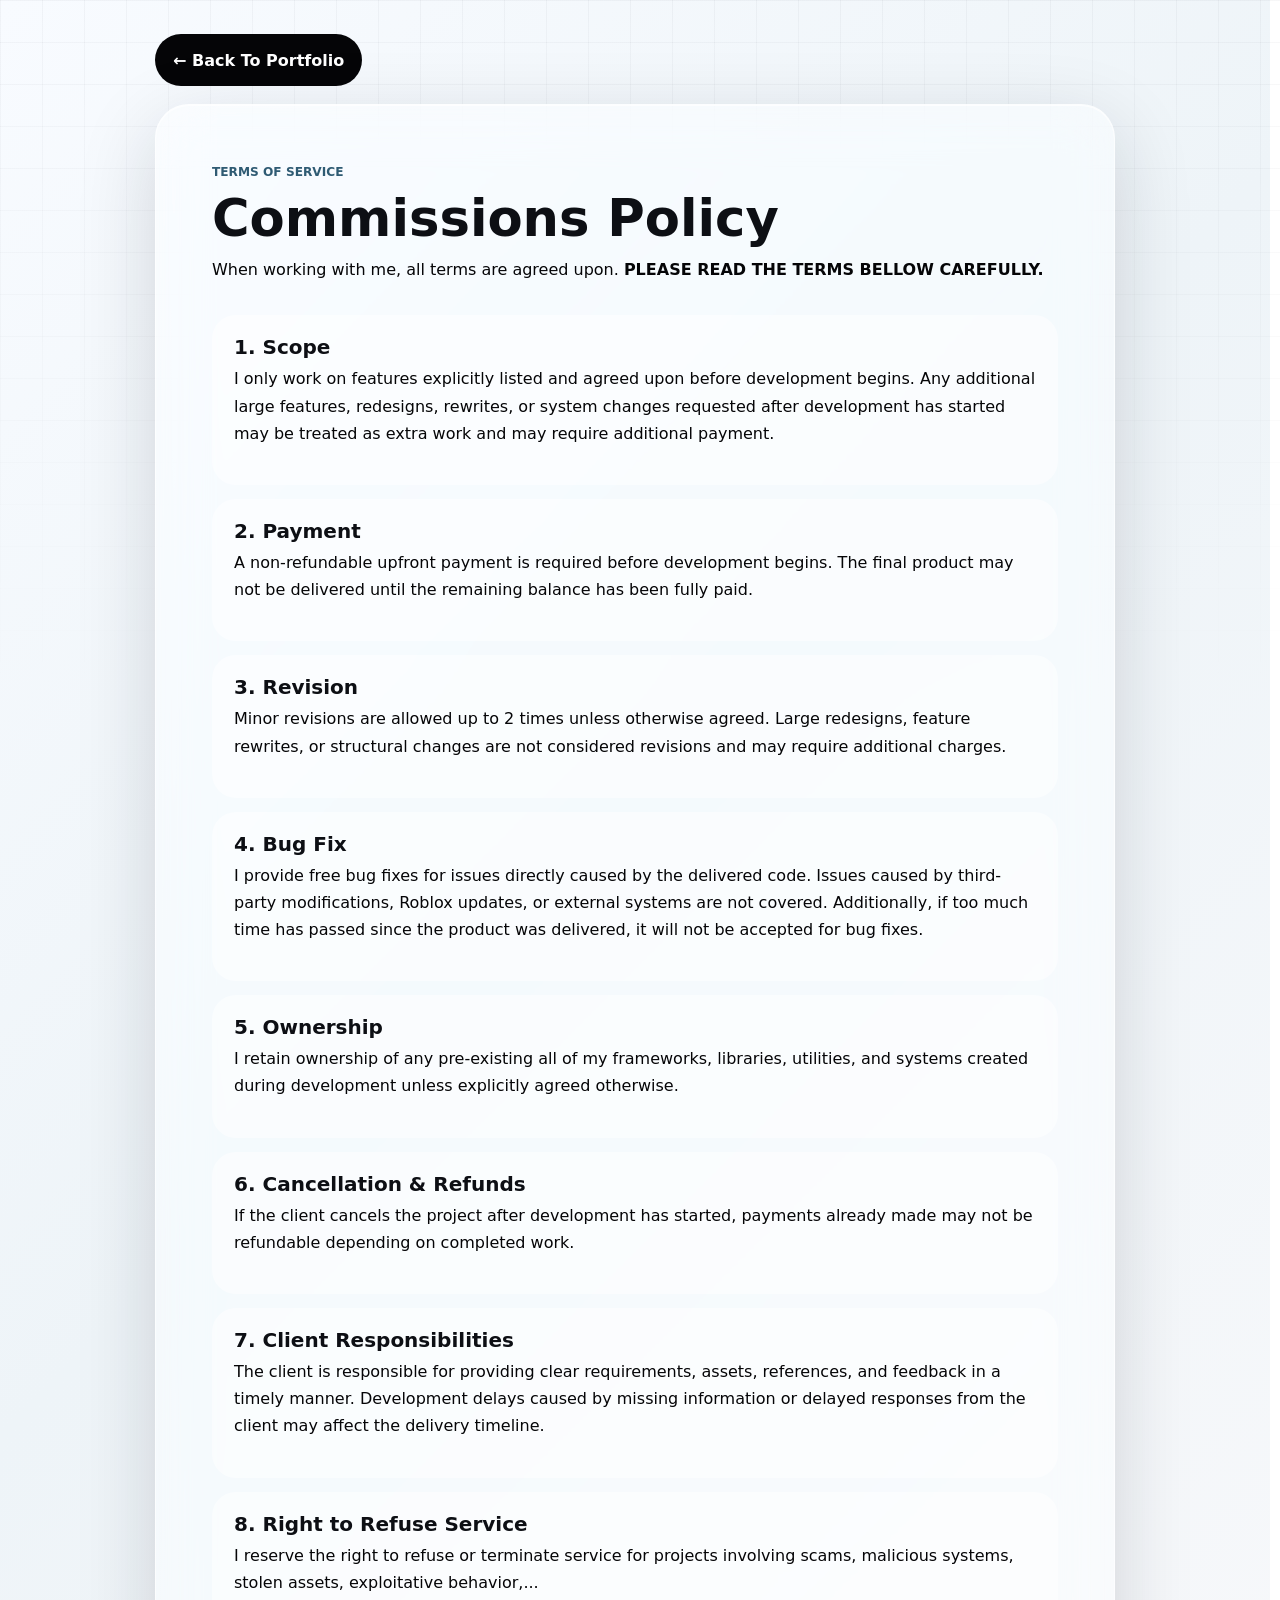
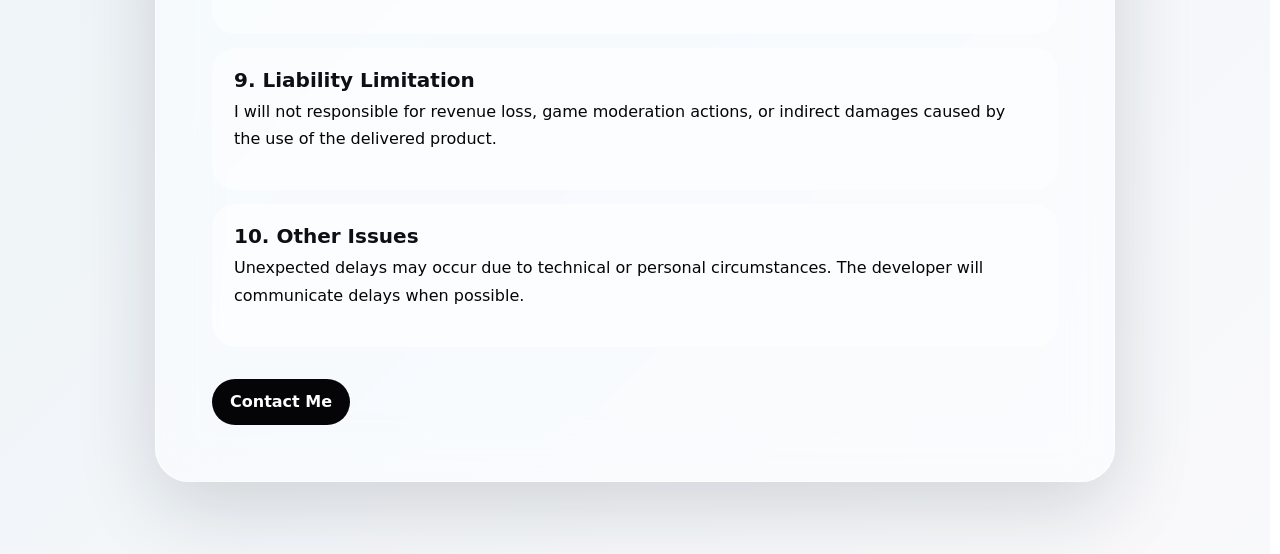
==== commit 7b9cd2a2: "Update TOS page" ====
--- a/tos.html
+++ b/tos.html
@@ -19,41 +19,58 @@
       <a class="btn btn-special tos-back" href="index.html#tos">← Back To Portfolio</a>
       <section class="tos-document glass-panel">
         <span class="eyebrow">Terms Of Service</span>
-        <h1>Commissions Policy</h1>
-        <p>
-          These terms outline the default rules for Roblox scripting, systems,
-          tooling, UI logic, and game feature commissions. Project-specific terms
-          may be adjusted in writing before work begins.
-        </p>
+        <h2>Commissions Policy</h2>
+        <p>When working with me, all terms are agreed upon. <strong>PLEASE READ THE TERMS BELLOW CAREFULLY.</strong></p>
 
         <div class="tos-list">
           <article>
             <h2>1. Scope</h2>
-            <p>The feature list, expected behavior, integrations, and delivery format must be confirmed before production starts.</p>
+            <p>I only work on features explicitly listed and agreed upon before development begins. Any additional large features, redesigns, rewrites, or system changes requested after development has started may be treated as extra work and may require additional payment.</p>
           </article>
+
           <article>
             <h2>2. Payment</h2>
-            <p>Payments are priced in USD. A deposit may be required before work begins, especially for large systems or urgent delivery.</p>
+            <p>A non-refundable upfront payment is required before development begins. The final product may not be delivered until the remaining balance has been fully paid.</p>
           </article>
+
           <article>
-            <h2>3. Revisions</h2>
-            <p>Small revisions related to the agreed scope are included. New mechanics, major redesigns, or extra integrations are quoted separately.</p>
+            <h2>3. Revision</h2>
+            <p>Minor revisions are allowed up to 2 times unless otherwise agreed. Large redesigns, feature rewrites, or structural changes are not considered revisions and may require additional charges.</p>
           </article>
+
           <article>
-            <h2>4. Delivery</h2>
-            <p>Delivery may include Roblox place files, Rojo project files, ModuleScripts, documentation, or setup notes depending on the commission.</p>
+            <h2>4. Bug Fix</h2>
+            <p>I provide free bug fixes for issues directly caused by the delivered code. Issues caused by third-party modifications, Roblox updates, or external systems are not covered. Additionally, if too much time has passed since the product was delivered, it will not be accepted for bug fixes.</p>
           </article>
+
           <article>
-            <h2>5. Refunds</h2>
-            <p>Refunds are not guaranteed after production has started. Partial refunds may be considered only when the unfinished work can be fairly separated.</p>
+            <h2>5. Ownership</h2>
+            <p>I retain ownership of any pre-existing all of my frameworks, libraries, utilities, and systems created during development unless explicitly agreed otherwise.</p>
           </article>
+
           <article>
-            <h2>6. Ownership</h2>
-            <p>The client may use the delivered work in the agreed project. Pdv may show non-sensitive work samples in a portfolio unless privacy is agreed first.</p>
+            <h2>6. Cancellation & Refunds</h2>
+            <p>If the client cancels the project after development has started, payments already made may not be refundable depending on completed work.</p>
           </article>
+
           <article>
-            <h2>7. Communication</h2>
-            <p>Clear references, test cases, and timely feedback help keep delivery stable. Delayed feedback may move the delivery date.</p>
+            <h2>7. Client Responsibilities</h2>
+            <p>The client is responsible for providing clear requirements, assets, references, and feedback in a timely manner. Development delays caused by missing information or delayed responses from the client may affect the delivery timeline.</p>
+          </article>
+
+          <article>
+            <h2>8. Right to Refuse Service</h2>
+            <p>I reserve the right to refuse or terminate service for projects involving scams, malicious systems, stolen assets, exploitative behavior,...</p>
+          </article>
+
+          <article>
+            <h2>9. Liability Limitation</h2>
+            <p>I will not responsible for revenue loss, game moderation actions, or indirect damages caused by the use of the delivered product.</p>
+          </article>
+
+          <article>
+            <h2>10. Other Issues</h2>
+            <p>Unexpected delays may occur due to technical or personal circumstances. The developer will communicate delays when possible.</p>
           </article>
         </div>
 
--- a/styles.css
+++ b/styles.css
@@ -292,7 +292,7 @@
 }
 
 p {
-  color: var(--muted);
+  color: var(--black);
   line-height: 1.7;
 }
 
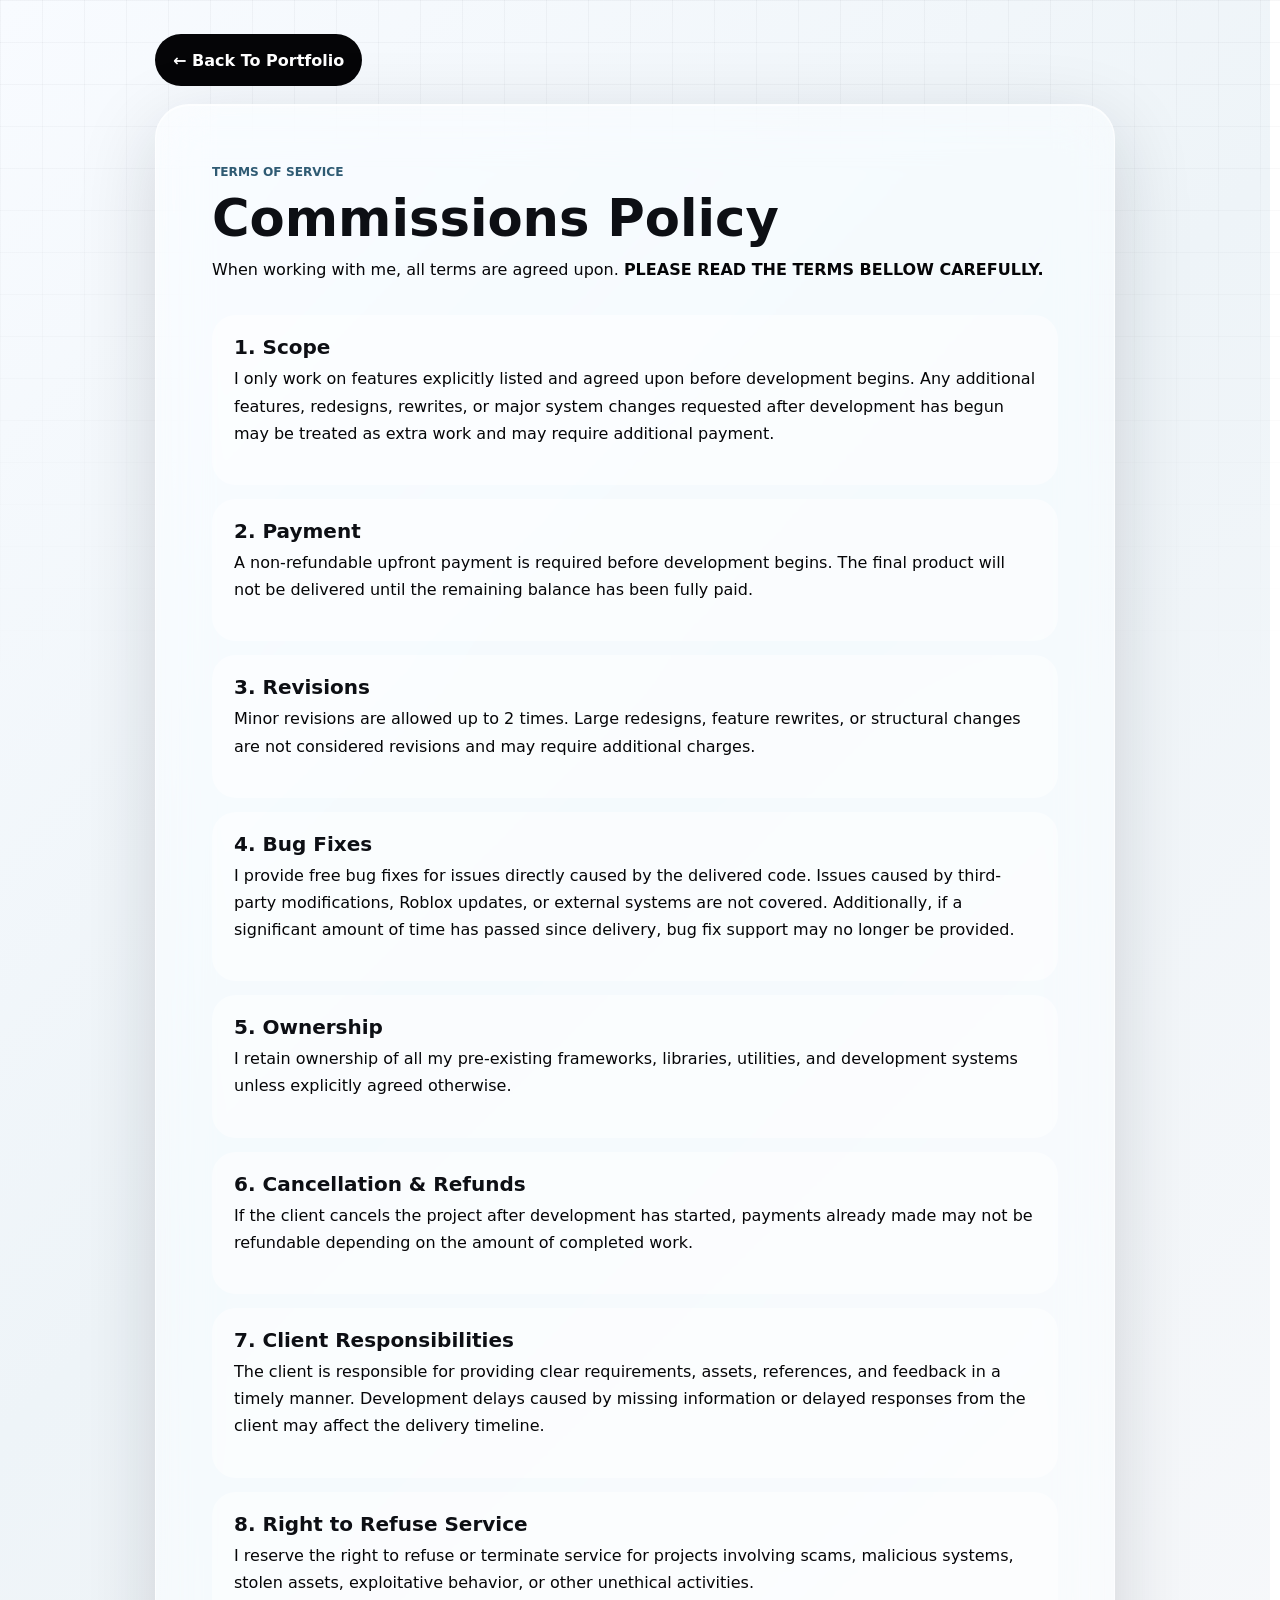
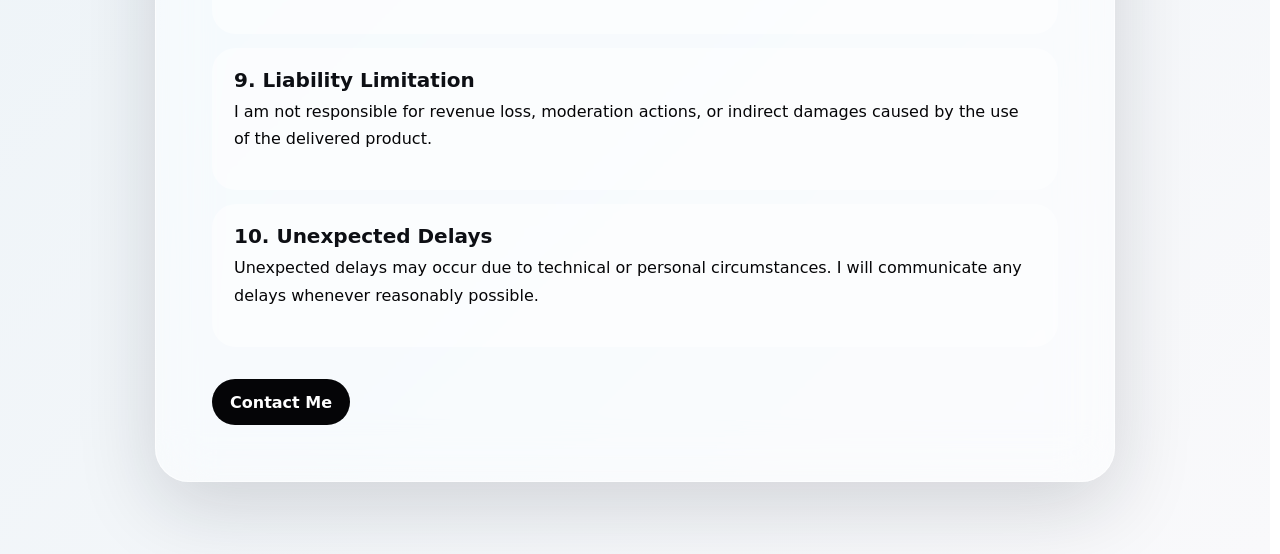
==== commit 8475438e: "Update contents" ====
--- a/tos.html
+++ b/tos.html
@@ -25,32 +25,32 @@
         <div class="tos-list">
           <article>
             <h2>1. Scope</h2>
-            <p>I only work on features explicitly listed and agreed upon before development begins. Any additional large features, redesigns, rewrites, or system changes requested after development has started may be treated as extra work and may require additional payment.</p>
+            <p>I only work on features explicitly listed and agreed upon before development begins. Any additional features, redesigns, rewrites, or major system changes requested after development has begun may be treated as extra work and may require additional payment.</p>
           </article>
 
           <article>
             <h2>2. Payment</h2>
-            <p>A non-refundable upfront payment is required before development begins. The final product may not be delivered until the remaining balance has been fully paid.</p>
+            <p>A non-refundable upfront payment is required before development begins. The final product will not be delivered until the remaining balance has been fully paid.</p>
           </article>
 
           <article>
-            <h2>3. Revision</h2>
-            <p>Minor revisions are allowed up to 2 times unless otherwise agreed. Large redesigns, feature rewrites, or structural changes are not considered revisions and may require additional charges.</p>
+            <h2>3. Revisions</h2>
+            <p>Minor revisions are allowed up to 2 times. Large redesigns, feature rewrites, or structural changes are not considered revisions and may require additional charges.</p>
           </article>
 
           <article>
-            <h2>4. Bug Fix</h2>
-            <p>I provide free bug fixes for issues directly caused by the delivered code. Issues caused by third-party modifications, Roblox updates, or external systems are not covered. Additionally, if too much time has passed since the product was delivered, it will not be accepted for bug fixes.</p>
+            <h2>4. Bug Fixes</h2>
+            <p>I provide free bug fixes for issues directly caused by the delivered code. Issues caused by third-party modifications, Roblox updates, or external systems are not covered. Additionally, if a significant amount of time has passed since delivery, bug fix support may no longer be provided.</p>
           </article>
 
           <article>
             <h2>5. Ownership</h2>
-            <p>I retain ownership of any pre-existing all of my frameworks, libraries, utilities, and systems created during development unless explicitly agreed otherwise.</p>
+            <p>I retain ownership of all my pre-existing frameworks, libraries, utilities, and development systems unless explicitly agreed otherwise.</p>
           </article>
 
           <article>
             <h2>6. Cancellation & Refunds</h2>
-            <p>If the client cancels the project after development has started, payments already made may not be refundable depending on completed work.</p>
+            <p>If the client cancels the project after development has started, payments already made may not be refundable depending on the amount of completed work.</p>
           </article>
 
           <article>
@@ -60,17 +60,17 @@
 
           <article>
             <h2>8. Right to Refuse Service</h2>
-            <p>I reserve the right to refuse or terminate service for projects involving scams, malicious systems, stolen assets, exploitative behavior,...</p>
+            <p>I reserve the right to refuse or terminate service for projects involving scams, malicious systems, stolen assets, exploitative behavior, or other unethical activities.</p>
           </article>
 
           <article>
             <h2>9. Liability Limitation</h2>
-            <p>I will not responsible for revenue loss, game moderation actions, or indirect damages caused by the use of the delivered product.</p>
+            <p>I am not responsible for revenue loss, moderation actions, or indirect damages caused by the use of the delivered product.</p>
           </article>
 
           <article>
-            <h2>10. Other Issues</h2>
-            <p>Unexpected delays may occur due to technical or personal circumstances. The developer will communicate delays when possible.</p>
+            <h2>10. Unexpected Delays</h2>
+            <p>Unexpected delays may occur due to technical or personal circumstances. I will communicate any delays whenever reasonably possible.</p>
           </article>
         </div>
 
--- a/styles.css
+++ b/styles.css
@@ -108,6 +108,20 @@
   transform: translateX(-50%);
 }
 
+.top-scroll-progress {
+  position: absolute;
+  left: 20px;
+  right: 20px;
+  bottom: 5px;
+  height: 2px;
+  border-radius: 999px;
+  background: linear-gradient(90deg, rgba(5, 5, 7, 0.96), rgba(5, 5, 7, 0.18));
+  opacity: 0.78;
+  transform: scaleX(var(--page-progress, 0));
+  transform-origin: left center;
+  transition: transform 0.08s linear;
+}
+
 .brand,
 .header-actions,
 .status-pill {
@@ -136,8 +150,7 @@
 .brand-mark img,
 .avatar-core img,
 .tool-icon img,
-.review-avatar img,
-.contact-button span img {
+.review-avatar img {
   width: 100%;
   height: 100%;
   object-fit: cover;
@@ -192,6 +205,7 @@
 
 #showcases,
 #prices,
+#work,
 #tos,
 #reviews,
 #contact {
@@ -228,17 +242,13 @@
 .btn-special.reveal-item:hover,
 .tab-special.reveal-item:hover,
 .contact-button.btn-special.reveal-item:hover {
-  transform: translateY(0) scale(1.06);
+  transform: translate3d(var(--magnet-x, 0px), var(--magnet-y, 0px), 0) scale(1.06);
 }
 
 .code-card.reveal-item:hover,
 .project-card.reveal-item:hover,
 .showcase-link.reveal-item:hover {
-  transform: translateY(-6px) scale(1);
-}
-
-.price-system.reveal-item:hover {
-  transform: translateY(-4px) scale(1);
+  transform: perspective(900px) rotateX(var(--tilt-x, 0deg)) rotateY(var(--tilt-y, 0deg)) translateY(-6px) scale(1);
 }
 
 .tool-chip.reveal-item:hover {
@@ -345,8 +355,11 @@
 
 .btn-special,
 .tab-special {
+  --magnet-x: 0px;
+  --magnet-y: 0px;
   color: var(--white);
   background: var(--black);
+  transform: translate3d(var(--magnet-x), var(--magnet-y), 0);
   transition: transform 0.22s ease, box-shadow 0.22s ease;
 }
 
@@ -372,7 +385,7 @@
 .btn-special:hover,
 .tab-special:hover,
 .contact-button.btn-special:hover {
-  transform: scale(1.06);
+  transform: translate3d(var(--magnet-x), var(--magnet-y), 0) scale(1.06);
   box-shadow: 0 16px 34px rgba(5, 5, 7, 0.22);
 }
 
@@ -681,10 +694,15 @@
 }
 
 .code-card:hover,
-.project-card:hover,
 .showcase-link:hover {
   transform: translateY(-6px);
   background: var(--glass-strong);
+}
+
+.project-card:hover {
+  transform: perspective(900px) rotateX(var(--tilt-x)) rotateY(var(--tilt-y)) translateY(-6px);
+  background: var(--glass-strong);
+  box-shadow: 0 18px 42px rgba(18, 24, 38, 0.14);
 }
 
 .code-visual {
@@ -794,8 +812,19 @@
 }
 
 .project-card,
+.project-stack-card,
+.price-system,
+.review-card,
 .showcase-link {
-  transition: transform 0.25s ease, background 0.25s ease;
+  --tilt-x: 0deg;
+  --tilt-y: 0deg;
+  transform-style: preserve-3d;
+  will-change: transform;
+}
+
+.project-card,
+.showcase-link {
+  transition: transform 0.25s ease, background 0.25s ease, box-shadow 0.25s ease;
 }
 
 .project-grid {
@@ -804,7 +833,7 @@
 
 .project-stack {
   position: relative;
-  min-height: 430px;
+  min-height: 490px;
   perspective: 1200px;
 }
 
@@ -819,10 +848,13 @@
   cursor: pointer;
   overflow: hidden;
   transform:
+    perspective(1100px)
     translateY(calc(var(--stack-index) * 18px))
     translateX(calc((var(--stack-index) - 1) * 72px))
     scale(calc(1 - var(--stack-index) * 0.045))
-    rotateZ(calc((var(--stack-index) - 1) * 3deg));
+    rotateZ(calc((var(--stack-index) - 1) * 3deg))
+    rotateX(var(--tilt-x))
+    rotateY(var(--tilt-y));
   transform-origin: center bottom;
   opacity: calc(1 - var(--stack-index) * 0.14);
   filter: blur(calc(var(--stack-index) * 0.8px));
@@ -849,17 +881,17 @@
 
 .project-stack:hover .project-stack-card:nth-child(1),
 .project-grid.is-open .project-stack-card:nth-child(1) {
-  transform: translateX(-26%) rotateZ(-5deg) scale(0.92);
+  transform: perspective(1100px) translateX(-26%) rotateZ(-5deg) scale(0.92) rotateX(var(--tilt-x)) rotateY(var(--tilt-y));
 }
 
 .project-stack:hover .project-stack-card:nth-child(2),
 .project-grid.is-open .project-stack-card:nth-child(2) {
-  transform: translateY(10px) rotateZ(0deg) scale(0.96);
+  transform: perspective(1100px) translateY(10px) rotateZ(0deg) scale(0.96) rotateX(var(--tilt-x)) rotateY(var(--tilt-y));
 }
 
 .project-stack:hover .project-stack-card:nth-child(3),
 .project-grid.is-open .project-stack-card:nth-child(3) {
-  transform: translateX(26%) rotateZ(5deg) scale(0.92);
+  transform: perspective(1100px) translateX(26%) rotateZ(5deg) scale(0.92) rotateX(var(--tilt-x)) rotateY(var(--tilt-y));
 }
 
 .project-stack-copy {
@@ -982,13 +1014,13 @@
 
 .project-card {
   display: grid;
-  grid-template-columns: minmax(260px, 0.7fr) minmax(0, 1fr);
+  grid-template-columns: minmax(340px, 0.95fr) minmax(0, 1fr);
   align-items: stretch;
   overflow: hidden;
 }
 
 .project-art {
-  min-height: 260px;
+  min-height: 330px;
   height: 100%;
   position: relative;
   overflow: hidden;
@@ -1041,16 +1073,17 @@
 
 .project-card-body {
   padding: 22px;
-}
-
-.project-card-body {
-  min-height: 260px;
+  min-height: 330px;
   display: flex;
   flex-direction: column;
 }
 
 .project-card p {
-  min-height: 100px;
+  min-height: 0px;
+}
+
+.project-card h3 {
+  min-height: 0px;
 }
 
 .project-card-body .project-stats {
@@ -1188,6 +1221,12 @@
   min-height: 210px;
   padding: 22px;
   flex: 0 0 auto;
+  transition: transform 0.25s ease, box-shadow 0.25s ease, background 0.25s ease;
+}
+
+.review-card:hover {
+  transform: perspective(900px) rotateX(var(--tilt-x)) rotateY(var(--tilt-y)) translateY(-6px);
+  box-shadow: 0 18px 42px rgba(18, 24, 38, 0.14);
 }
 
 .review-head {
@@ -1275,7 +1314,6 @@
 }
 
 .price-system:hover {
-  transform: translateY(-4px);
   background: rgba(255, 255, 255, 0.76);
   box-shadow: 0 18px 38px rgba(18, 24, 38, 0.12);
 }
@@ -1358,6 +1396,199 @@
   min-height: 52px;
 }
 
+.work-flow {
+  --work-progress: 0%;
+  position: relative;
+  min-height: 680px;
+  padding: clamp(28px, 5vw, 52px);
+  overflow: hidden;
+}
+
+.work-flow::before {
+  position: absolute;
+  inset: 18px;
+  content: "";
+  border-radius: 28px;
+  background:
+    radial-gradient(circle at 50% 0%, rgba(255, 255, 255, 0.72), transparent 44%),
+    linear-gradient(180deg, rgba(255, 255, 255, 0.24), transparent);
+  pointer-events: none;
+}
+
+.work-path {
+  position: absolute;
+  top: 58px;
+  bottom: 58px;
+  left: 50%;
+  z-index: 1;
+  width: 86px;
+  transform: translateX(-50%);
+  pointer-events: none;
+}
+
+.work-path-base,
+.work-path-progress {
+  position: absolute;
+  top: 0;
+  bottom: 0;
+  left: 50%;
+  width: 2px;
+  border-radius: 999px;
+  transform: translateX(-50%);
+}
+
+.work-path-base {
+  background: rgba(13, 15, 20, 0.12);
+}
+
+.work-path-progress {
+  bottom: auto;
+  height: var(--work-progress);
+  background: linear-gradient(180deg, var(--black), rgba(13, 15, 20, 0.22));
+  box-shadow: 0 0 28px rgba(13, 15, 20, 0.18);
+}
+
+.work-marker {
+  position: absolute;
+  top: var(--work-progress);
+  left: 50%;
+  width: 24px;
+  height: 24px;
+  border: 5px solid var(--white);
+  border-radius: 50%;
+  background: var(--black);
+  box-shadow: 0 14px 36px rgba(5, 5, 7, 0.26);
+  transform: translate(-50%, -50%);
+  transition: top 0.16s linear;
+}
+
+.work-steps {
+  position: relative;
+  z-index: 2;
+  display: grid;
+  gap: 24px;
+}
+
+.work-step {
+  position: relative;
+  min-height: 142px;
+  display: grid;
+  grid-template-columns: minmax(0, 1fr) 86px minmax(0, 1fr);
+  align-items: center;
+  opacity: 0.7;
+  transition: opacity 0.28s ease;
+}
+
+.work-step::before {
+  position: absolute;
+  top: 50%;
+  z-index: 0;
+  height: 2px;
+  content: "";
+  border-radius: 999px;
+  background: linear-gradient(90deg, rgba(13, 15, 20, 0.22), rgba(13, 15, 20, 0.04));
+  transform: translateY(-50%) scaleX(0.64);
+  transition: transform 0.32s ease, opacity 0.32s ease;
+  opacity: 0.46;
+}
+
+.work-step.is-left::before {
+  left: calc(50% - min(330px, 36vw));
+  right: calc(50% + 42px);
+  transform-origin: right;
+}
+
+.work-step.is-right::before {
+  left: calc(50% + 42px);
+  right: calc(50% - min(330px, 36vw));
+  transform-origin: left;
+}
+
+.work-node {
+  grid-column: 2;
+  grid-row: 1;
+  z-index: 2;
+  width: 54px;
+  height: 54px;
+  display: grid;
+  place-items: center;
+  justify-self: center;
+  border: 1px solid rgba(255, 255, 255, 0.65);
+  border-radius: 18px;
+  color: var(--white);
+  background: var(--black);
+  box-shadow: 0 18px 42px rgba(5, 5, 7, 0.2);
+  font-size: 0.86rem;
+  font-weight: 600;
+  transform: scale(0.9);
+  transition: transform 0.28s ease, box-shadow 0.28s ease;
+}
+
+.work-card {
+  width: min(100%, 420px);
+  padding: 24px;
+  border: 1px solid rgba(255, 255, 255, 0.62);
+  border-radius: 24px;
+  background: rgba(255, 255, 255, 0.58);
+  box-shadow: 0 18px 48px rgba(18, 24, 38, 0.08);
+  backdrop-filter: blur(18px) saturate(150%);
+  transform: translateY(12px) scale(0.97);
+  transition: transform 0.32s ease, background 0.32s ease, box-shadow 0.32s ease;
+}
+
+.work-step.is-left .work-card {
+  grid-column: 1;
+  grid-row: 1;
+  justify-self: end;
+}
+
+.work-step.is-right .work-card {
+  grid-column: 3;
+  grid-row: 1;
+  justify-self: start;
+}
+
+.work-card span {
+  display: inline-flex;
+  margin-bottom: 10px;
+  color: #4a535f;
+  font-size: 0.78rem;
+  font-weight: 500;
+  text-transform: uppercase;
+}
+
+.work-card h3 {
+  margin-bottom: 10px;
+  font-size: clamp(1.2rem, 2vw, 1.55rem);
+  font-weight: 600;
+}
+
+.work-card p {
+  margin-bottom: 0;
+  color: #29313c;
+  font-size: 0.95rem;
+}
+
+.work-step.is-active {
+  opacity: 1;
+}
+
+.work-step.is-active::before {
+  transform: translateY(-50%) scaleX(1);
+  opacity: 1;
+}
+
+.work-step.is-active .work-node {
+  transform: scale(1);
+  box-shadow: 0 18px 44px rgba(5, 5, 7, 0.26), 0 0 0 8px rgba(255, 255, 255, 0.55);
+}
+
+.work-step.is-active .work-card {
+  background: rgba(255, 255, 255, 0.76);
+  box-shadow: 0 22px 60px rgba(18, 24, 38, 0.13);
+  transform: translateY(0) scale(1);
+}
+
 .tos-preview {
   min-height: 240px;
   padding: clamp(24px, 5vw, 46px);
@@ -1401,23 +1632,35 @@
 }
 
 .contact-button {
-  min-width: 160px;
+  width: 68px;
+  min-width: 68px;
   min-height: 68px;
+  padding: 0 17px;
+  gap: 0;
   border-radius: 24px;
   font-size: 1rem;
-}
-
-.contact-button span {
+  transition: width 0.24s ease, min-width 0.24s ease, gap 0.24s ease, transform 220ms cubic-bezier(.2,.9,.2,1), box-shadow 220ms ease, background 220ms ease;
+}
+
+.contact-button:hover,
+.contact-button:focus-visible {
+  width: 168px;
+  min-width: 168px;
+  gap: 10px;
+}
+
+.contact-icon {
   width: 34px;
   height: 34px;
   display: grid;
   place-items: center;
+  flex: 0 0 auto;
   color: var(--white);
   overflow: hidden;
   object-fit: contain;
 }
 
-.contact-button span img {
+.contact-icon img {
   width: 35px;
   height: 35px;
   max-width: 100%;
@@ -1426,17 +1669,28 @@
   display: block;
 }
 
-.contact-button.btn-special span {
+.contact-label {
+  max-width: 0;
+  opacity: 0;
+  overflow: hidden;
+  white-space: nowrap;
+  transform: translateX(-6px);
+  transition: max-width 0.24s ease, opacity 0.18s ease, transform 0.24s ease;
+}
+
+.contact-button:hover .contact-label,
+.contact-button:focus-visible .contact-label {
+  max-width: 90px;
+  opacity: 1;
+  transform: translateX(0);
+}
+
+.contact-button.btn-special .contact-icon {
   color: var(--black);
   background: var(--white);
 }
 
 /* Contact section: hover, focus and active animations for all contact buttons */
-.contact-section .contact-button {
-  transition: transform 220ms cubic-bezier(.2,.9,.2,1), box-shadow 220ms ease, background 220ms ease;
-  will-change: transform, box-shadow;
-}
-
 .contact-section .contact-button:hover,
 .contact-section .contact-button:focus-visible {
   transform: translateY(-6px) scale(1.03);
@@ -1786,23 +2040,69 @@
     margin-left: 0;
   }
 
+  .work-flow {
+    min-height: auto;
+    padding: 28px 18px;
+  }
+
+  .work-flow::before {
+    inset: 10px;
+  }
+
+  .work-path {
+    top: 44px;
+    bottom: 44px;
+    left: 45px;
+    width: 54px;
+  }
+
+  .work-step {
+    min-height: 0;
+    grid-template-columns: 54px minmax(0, 1fr);
+    gap: 14px;
+  }
+
+  .work-step::before,
+  .work-step.is-left::before,
+  .work-step.is-right::before {
+    left: 27px;
+    right: auto;
+    width: 54px;
+    transform-origin: left;
+  }
+
+  .work-node,
+  .work-step.is-left .work-node,
+  .work-step.is-right .work-node {
+    grid-column: 1;
+    align-self: start;
+    margin-top: 16px;
+  }
+
+  .work-card,
+  .work-step.is-left .work-card,
+  .work-step.is-right .work-card {
+    grid-column: 2;
+    justify-self: stretch;
+  }
+
   .project-stack {
     min-height: 360px;
   }
 
   .project-stack:hover .project-stack-card:nth-child(1),
   .project-grid.is-open .project-stack-card:nth-child(1) {
-    transform: translateY(-28px) rotateZ(-3deg) scale(0.94);
+    transform: perspective(1100px) translateY(-28px) rotateZ(-3deg) scale(0.94) rotateX(var(--tilt-x)) rotateY(var(--tilt-y));
   }
 
   .project-stack:hover .project-stack-card:nth-child(2),
   .project-grid.is-open .project-stack-card:nth-child(2) {
-    transform: translateY(8px) rotateZ(0deg) scale(0.96);
+    transform: perspective(1100px) translateY(8px) rotateZ(0deg) scale(0.96) rotateX(var(--tilt-x)) rotateY(var(--tilt-y));
   }
 
   .project-stack:hover .project-stack-card:nth-child(3),
   .project-grid.is-open .project-stack-card:nth-child(3) {
-    transform: translateY(44px) rotateZ(3deg) scale(0.94);
+    transform: perspective(1100px) translateY(44px) rotateZ(3deg) scale(0.94) rotateX(var(--tilt-x)) rotateY(var(--tilt-y));
   }
 
   .project-card {
@@ -1901,6 +2201,26 @@
   }
 
   .contact-button {
-    width: 100%;
-  }
-}
+    width: 68px;
+    min-width: 68px;
+  }
+
+  .contact-button:hover,
+  .contact-button:focus-visible {
+    width: min(168px, 100%);
+    min-width: min(168px, 100%);
+  }
+
+  .work-flow {
+    padding: 24px 14px;
+  }
+
+  .work-path {
+    left: 41px;
+  }
+
+  .work-card {
+    padding: 20px;
+    border-radius: 20px;
+  }
+}
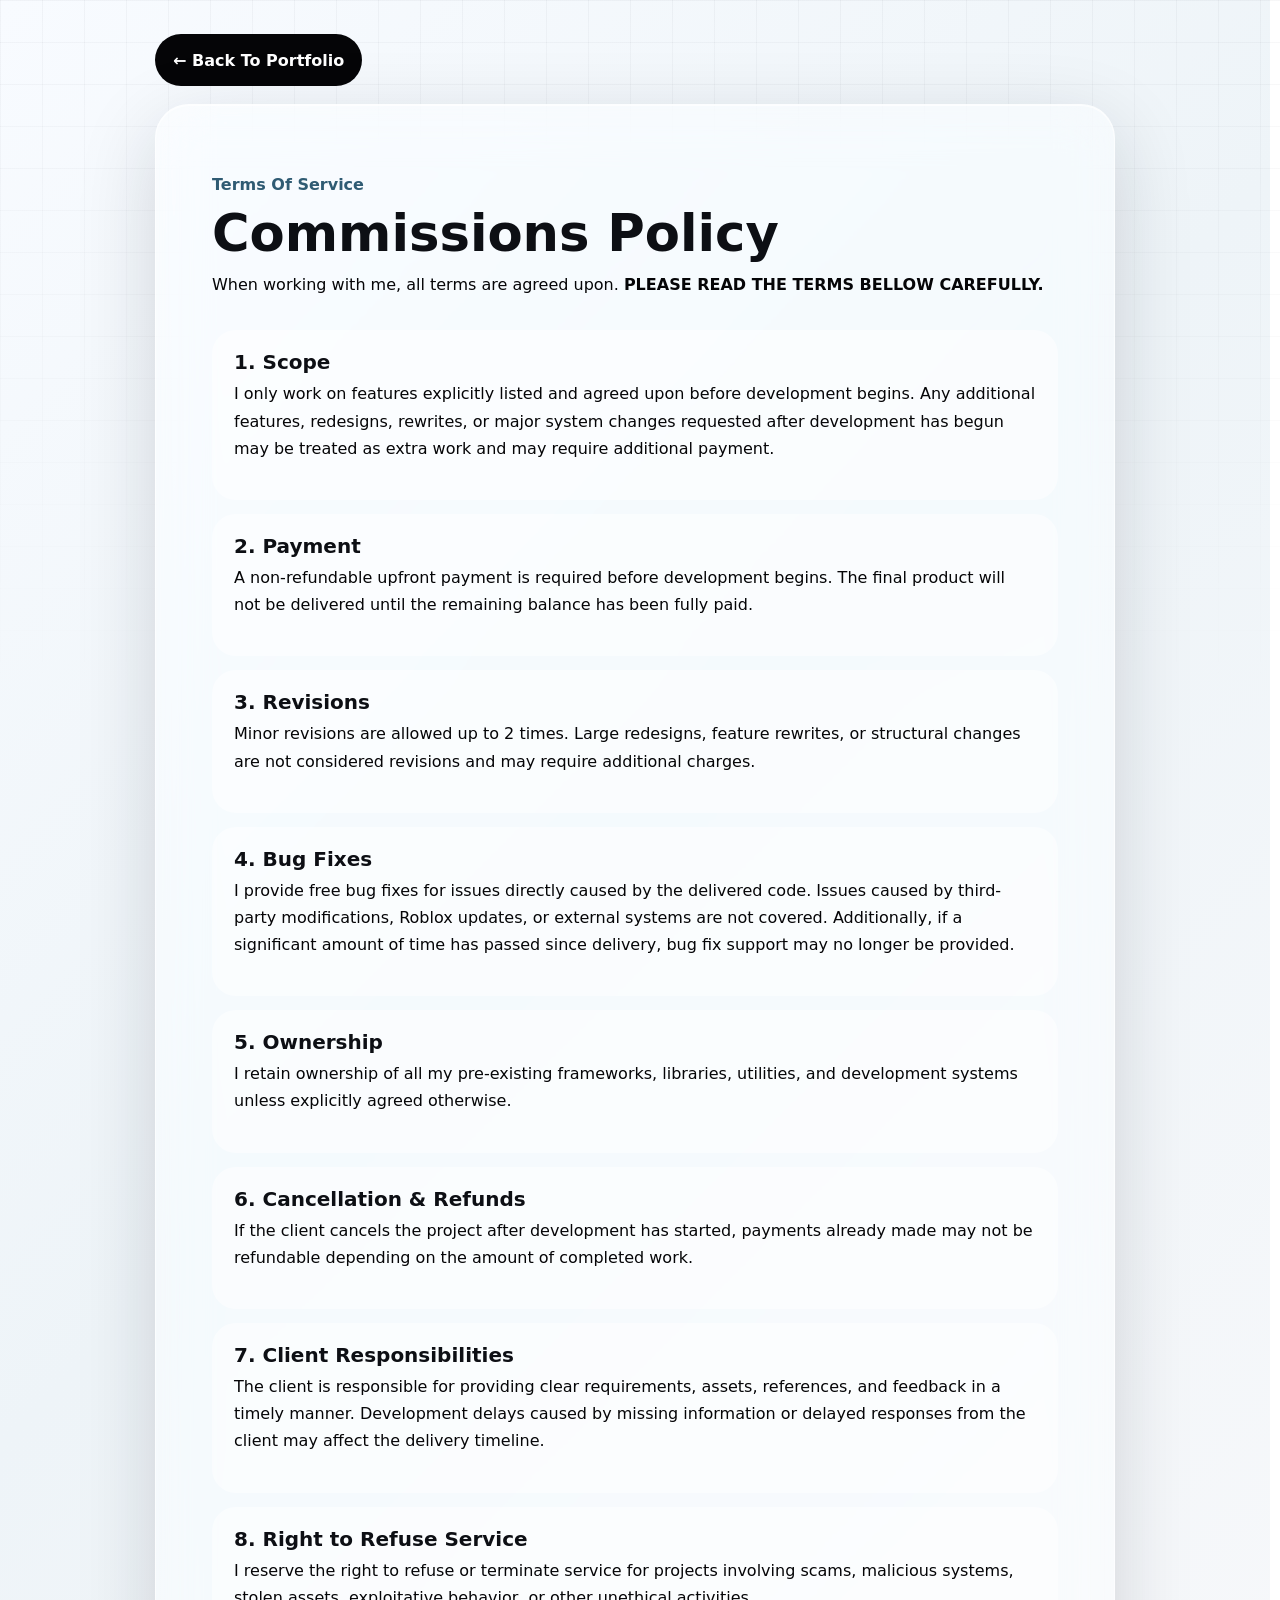
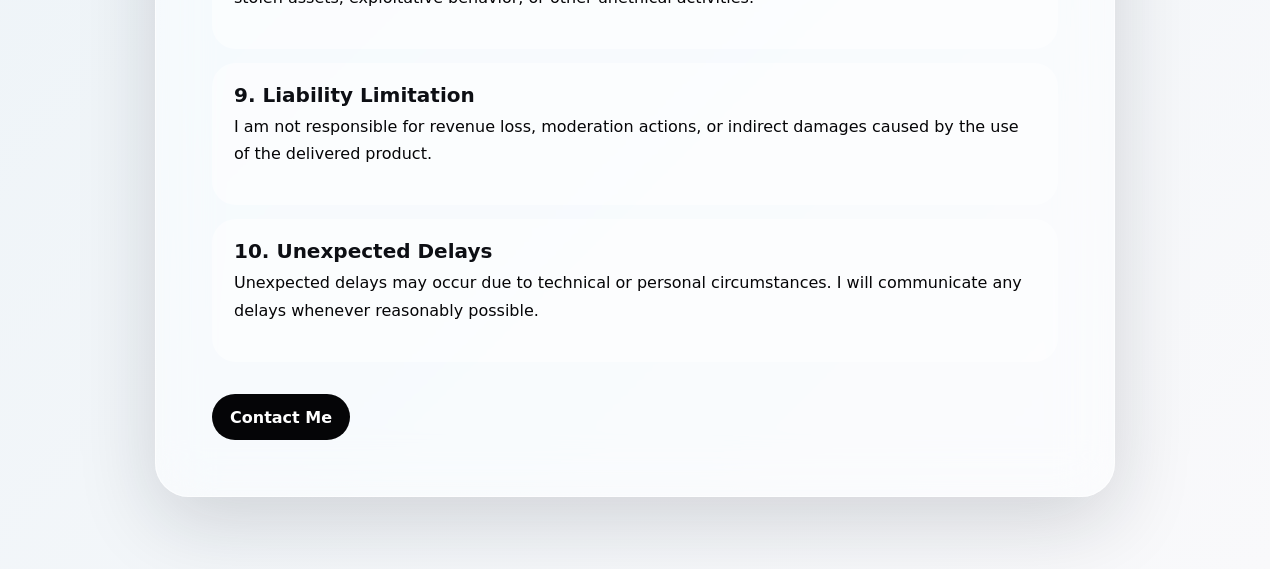
==== commit 3a5c7b83: "Refactor code structure for improved readability and maintainability" ====
--- a/tos.html
+++ b/tos.html
@@ -3,17 +3,20 @@
   <head>
     <meta charset="UTF-8" />
     <meta name="viewport" content="width=device-width, initial-scale=1.0" />
-    <meta name="description" content="Pdv commission Terms Of Service." />
-    <link rel="icon" type="image/x-icon" href="assets/images/logo_nobg.png">
+    <meta property="og:image" content="assets/images/logo.png">
+    <meta property="og:title" content="Pdv">
+    <meta property="og:description" content="Terms Of Service">
+    <meta property="og:type" content="website">
+    
     <title>Terms Of Service</title>
+
+    <link rel="icon" type="image/x-icon" href="assets/images/logos/White_NoBg.png">
     <link rel="preconnect" href="https://fonts.googleapis.com" />
     <link rel="preconnect" href="https://fonts.gstatic.com" crossorigin />
-    <link
-      href="https://fonts.googleapis.com/css2?family=Plus+Jakarta+Sans:wght@400;500;600;700;800&display=swap"
-      rel="stylesheet"
-    />
+    <link href="https://fonts.googleapis.com/css2?family=Plus+Jakarta+Sans:wght@400;500;600;700;800&display=swap" rel="stylesheet" />
     <link rel="stylesheet" href="styles.css" />
   </head>
+
   <body class="tos-page">
     <main class="tos-main">
       <a class="btn btn-special tos-back" href="index.html#tos">← Back To Portfolio</a>
--- a/styles.css
+++ b/styles.css
@@ -68,7 +68,9 @@
     linear-gradient(rgba(12, 16, 24, 0.045) 1px, transparent 1px),
     linear-gradient(90deg, rgba(12, 16, 24, 0.045) 1px, transparent 1px);
   background-size: 42px 42px;
+  background-position: 0 0;
   mask-image: linear-gradient(to bottom, rgba(0, 0, 0, 0.8), transparent 78%);
+  animation: grid-drift 2s linear infinite;
 }
 
 a {
@@ -85,6 +87,7 @@
   position: fixed;
   inset: 0;
   z-index: -2;
+  display: none;
   pointer-events: none;
 }
 
@@ -115,7 +118,7 @@
   bottom: 5px;
   height: 2px;
   border-radius: 999px;
-  background: linear-gradient(90deg, rgba(5, 5, 7, 0.96), rgba(5, 5, 7, 0.18));
+  background: black;
   opacity: 0.78;
   transform: scaleX(var(--page-progress, 0));
   transform-origin: left center;
@@ -137,13 +140,11 @@
 }
 
 .brand-mark {
-  width: 38px;
-  height: 38px;
+  width: 50px;
+  height: 50px;
   display: grid;
   place-items: center;
-  border-radius: 14px;
   color: var(--white);
-  background: var(--black);
   overflow: hidden;
 }
 
@@ -165,7 +166,6 @@
   background: rgba(255, 255, 255, 0.56);
   color: #18202b;
   font-size: 0.9rem;
-  animation: status-float 3.6s ease-in-out infinite;
 }
 
 .availability-dot {
@@ -195,11 +195,10 @@
 }
 
 .hero-section {
-  min-height: 60vh;
-  display: grid;
-  grid-template-columns: minmax(0, 1.24fr) minmax(280px, 0.76fr);
-  align-items: stretch;
-  gap: 22px;
+  min-height: 76vh;
+  display: grid;
+  grid-template-columns: 1fr;
+  place-items: center;
   padding-top: 24px;
 }
 
@@ -239,6 +238,17 @@
   filter: blur(0);
 }
 
+.scroll-text-motion {
+  will-change: transform, opacity;
+}
+
+span.scroll-text-motion,
+small.scroll-text-motion,
+strong.scroll-text-motion,
+em.scroll-text-motion {
+  display: inline-block;
+}
+
 .btn-special.reveal-item:hover,
 .tab-special.reveal-item:hover,
 .contact-button.btn-special.reveal-item:hover {
@@ -246,8 +256,7 @@
 }
 
 .code-card.reveal-item:hover,
-.project-card.reveal-item:hover,
-.showcase-link.reveal-item:hover {
+.project-card.reveal-item:hover {
   transform: perspective(900px) rotateX(var(--tilt-x, 0deg)) rotateY(var(--tilt-y, 0deg)) translateY(-6px) scale(1);
 }
 
@@ -256,22 +265,34 @@
 }
 
 .hero-copy {
-  min-height: 500px;
+  width: min(860px, 100%);
+  min-height: 660px;
+  text-align: center;
   padding: clamp(28px, 4vw, 46px);
   display: flex;
   flex-direction: column;
-  justify-content: center;
+  align-items: center;
+  justify-content: flex-start;
+  gap: 18px;
   overflow: hidden;
+}
+
+.hero-profile {
+  position: relative;
+  border-color: transparent;
+  background: transparent;
+  box-shadow: none;
+  backdrop-filter: none;
 }
 
 .eyebrow {
   display: inline-flex;
   margin-bottom: 14px;
+  margin-top: 14px;
   color: #2f5b73;
-  font-size: 0.76rem;
+  font-size: 1rem;
   font-weight: 600;
   letter-spacing: 0;
-  text-transform: uppercase;
 }
 
 h1,
@@ -283,8 +304,8 @@
 
 h1 {
   max-width: 700px;
-  margin-bottom: 18px;
-  font-size: clamp(2rem, 3vw, 3rem);
+  margin-bottom: 0;
+  font-size: clamp(2rem, 2vw, 3rem);
   line-height: 1;
   letter-spacing: 0;
   overflow-wrap: break-word;
@@ -307,7 +328,8 @@
 }
 
 .hero-copy p {
-  max-width: 720px;
+  max-width: 700px;
+  margin-bottom: 0;
   font-size: 1rem;
 }
 
@@ -319,7 +341,8 @@
 }
 
 .hero-actions {
-  margin-top: 26px;
+  margin-top: auto;
+  align-self: center;
 }
 
 .hero-actions .btn {
@@ -399,12 +422,13 @@
 }
 
 .hero-section > .glass-panel {
-  height: 50%;
+  height: auto;
 }
 
 .avatar-orbit {
   position: relative;
-  min-height: 300px;
+  min-height: 230px;
+  width: min(360px, 100%);
   display: grid;
   place-items: center;
   perspective: 900px;
@@ -415,21 +439,24 @@
   height: 170px;
   display: grid;
   place-items: center;
-  border-radius: 44px;
+  border-radius: 50%;
   color: var(--white);
   background: linear-gradient(145deg, #08090d, #2a303b);
-  box-shadow: 0 34px 80px rgba(0, 0, 0, 0.22);
+  box-shadow: 0 28px 68px rgba(0, 0, 0, 0.16);
   font-size: 2.3rem;
   font-weight: 700;
-  transform: rotateX(14deg) rotateY(-18deg);
-  animation: float-card 5s ease-in-out infinite;
+  transform: none;
+  animation: none;
+  transition: box-shadow 0.28s ease, transform 0.28s ease;
+}
+
+.avatar-orbit:hover .avatar-core {
+  box-shadow: 0 30px 86px rgba(5, 5, 7, 0.32), 0 0 0 10px rgba(5, 5, 7, 0.08), 0 0 44px rgba(5, 5, 7, 0.28);
+  transform: scale(1.04);
 }
 
 .avatar-orbit span {
-  position: absolute;
-  border: 1px solid rgba(13, 15, 20, 0.18);
-  border-radius: 50%;
-  transform-style: preserve-3d;
+  display: none;
 }
 
 .avatar-orbit span:nth-child(2) {
@@ -451,22 +478,29 @@
 }
 
 .status-card {
-  padding: 18px;
+  width: min(360px, 100%);
+  padding: 0;
   border-radius: 24px;
-  background: rgba(255, 255, 255, 0.54);
-  align-self: start;
+  background: transparent;
+  align-self: center;
 }
 
 .status-card .status-pill {
-  width: 100%;
-  min-height: 62px;
+  width: auto;
+  min-height: 38px;
+  padding: 6px 10px;
   justify-content: center;
-  font-size: 1.08rem;
+  background: transparent;
+  box-shadow: none;
+  animation: none;
+  font-size: 0.92rem;
 }
 
 .status-card .availability-dot {
-  width: 12px;
-  height: 12px;
+  width: 10px;
+  height: 10px;
+  box-shadow: none;
+  animation: none;
 }
 
 .tool-chip {
@@ -494,7 +528,7 @@
 .skills-layout {
   display: grid;
   grid-template-columns: minmax(0, 1.25fr) minmax(280px, 0.75fr);
-  align-items: start;
+  align-items: stretch;
   gap: 18px;
 }
 
@@ -506,8 +540,9 @@
 
 .code-cards {
   display: grid;
-  grid-template-columns: repeat(3, minmax(0, 1fr));
-  gap: 18px;
+  grid-template-columns: repeat(2, minmax(0, 1fr));
+  align-content: stretch;
+  gap: 14px;
 }
 
 .price-grid {
@@ -522,179 +557,29 @@
 }
 
 .code-gallery {
-  min-height: 380px;
-  display: grid;
-  gap: 22px;
-  perspective: 1300px;
-  perspective-origin: 50% 28%;
-}
-
-.skill-folder {
-  position: relative;
-  min-height: 320px;
-  border: 0;
-  background: transparent;
-  cursor: pointer;
-  transform-style: preserve-3d;
-  transform: rotateX(9deg) rotateY(-7deg);
-  transition: transform 0.35s ease;
-}
-
-.skill-folder:hover,
-.code-gallery.is-open .skill-folder {
-  transform: rotateX(4deg) rotateY(-3deg) translateY(-4px);
-}
-
-.skill-folder::after {
-  position: absolute;
-  left: 10%;
-  right: 10%;
-  bottom: 18px;
-  height: 36px;
-  content: "";
-  border-radius: 50%;
-  background: rgba(18, 24, 38, 0.2);
-  filter: blur(18px);
-  transform: translateZ(-90px) rotateX(74deg);
-}
-
-.folder-back,
-.folder-front,
-.folder-paper,
-.folder-tab {
-  position: absolute;
-  display: block;
-  border-radius: 28px;
-}
-
-.folder-back {
-  inset: 72px 10% 38px;
-  z-index: 1;
-  background: linear-gradient(145deg, rgba(255, 255, 255, 0.8), rgba(214, 222, 232, 0.86));
-  box-shadow: var(--shadow);
-  transform: translateZ(-34px) rotateX(62deg) rotateZ(-3deg);
-  transform-origin: bottom;
-}
-
-.folder-paper {
-  left: 18%;
-  right: 18%;
-  bottom: 104px;
-  z-index: 2;
-  height: 92px;
-  background: rgba(255, 255, 255, 0.58);
-  box-shadow: 0 12px 26px rgba(18, 24, 38, 0.08);
-  opacity: 0;
-  pointer-events: none;
-  transform: translateY(28px) translateZ(-12px) scale(0.94) rotate(-2deg);
-  transition: transform 0.35s ease, opacity 0.25s ease;
-}
-
-.paper-two {
-  left: 23%;
-  right: 15%;
-  background: rgba(245, 248, 252, 0.9);
-  transform: translateY(42px) translateZ(-28px) scale(0.9) rotate(2deg);
-}
-
-.folder-front {
-  inset: 108px 5% 20px;
-  z-index: 3;
-  padding: 34px;
-  display: grid;
-  align-content: end;
-  color: var(--white);
-  text-align: left;
-  background: linear-gradient(145deg, #0b0e14, #252b35);
-  box-shadow: 0 34px 90px rgba(0, 0, 0, 0.22);
-  transform: translateZ(34px) rotateX(16deg);
-  transform-origin: bottom;
-  transition: transform 0.35s ease;
-}
-
-.folder-tab {
-  top: -30px;
-  left: 28px;
-  z-index: 4;
-  width: 150px;
-  height: 54px;
-  background: #151922;
-  border-bottom-left-radius: 0;
-  border-bottom-right-radius: 0;
-}
-
-.folder-front strong,
-.folder-front small {
-  position: relative;
-  z-index: 1;
-  display: block;
-}
-
-.folder-front strong {
-  margin-bottom: 8px;
-  font-size: clamp(1.4rem, 3vw, 2.4rem);
-}
-
-.folder-front small {
-  color: rgba(255, 255, 255, 0.72);
-  font-weight: 500;
-}
-
-.skill-folder:hover .folder-front,
-.code-gallery.is-open .folder-front {
-  transform: translateZ(46px) rotateX(-26deg) translateY(22px);
-}
-
-.skill-folder:hover .folder-paper,
-.code-gallery.is-open .folder-paper {
-  opacity: 0.72;
-  transform: translateY(-18px) translateZ(10px) scale(0.96) rotate(-2deg);
-}
-
-.skill-folder:hover .paper-two,
-.code-gallery.is-open .paper-two {
-  opacity: 0.58;
-  transform: translateY(-4px) translateZ(-12px) scale(0.92) rotate(2deg);
-}
-
-.code-cards {
-  max-height: 0;
-  padding: 0;
-  border: 0 solid rgba(255, 255, 255, 0.5);
-  border-radius: 30px;
-  background: transparent;
-  opacity: 0;
-  pointer-events: none;
-  transform: translateY(-18px);
-  overflow: hidden;
-  transition:
-    max-height 0.45s ease,
-    opacity 0.3s ease,
-    transform 0.35s ease,
-    padding 0.35s ease,
-    border-width 0.35s ease;
-}
-
-.code-gallery.is-open .code-cards {
-  max-height: 760px;
-  padding: 14px;
-  border-width: 1px;
-  opacity: 1;
-  pointer-events: auto;
-  transform: translateY(0);
+  height: 100%;
+  padding: 18px;
+  display: grid;
+  align-items: stretch;
+  border: 1px solid var(--line);
+  border-radius: 34px;
+  background: rgba(255, 255, 255, 0.32);
+  box-shadow: var(--shadow), inset 0 1px 0 rgba(255, 255, 255, 0.62);
+  backdrop-filter: blur(24px) saturate(150%);
 }
 
 .code-card {
-  min-height: 320px;
+  min-height: 100%;
   padding: 18px;
+  display: flex;
+  flex-direction: column;
   color: var(--ink);
   text-align: left;
   cursor: pointer;
   transition: transform 0.25s ease, background 0.25s ease;
 }
 
-.code-card:hover,
-.showcase-link:hover {
+.code-card:hover {
   transform: translateY(-6px);
   background: var(--glass-strong);
 }
@@ -706,11 +591,11 @@
 }
 
 .code-visual {
-  height: 150px;
+  position: relative;
+  height: auto;
+  aspect-ratio: 16 / 10;
   margin-bottom: 18px;
-  padding: 18px;
-  display: grid;
-  align-content: center;
+  display: block;
   gap: 10px;
   border-radius: 18px;
   box-shadow: inset 0 0 0 1px rgba(255, 255, 255, 0.08);
@@ -718,10 +603,13 @@
 }
 
 .code-visual img {
+  position: absolute;
+  inset: 0;
   width: 100%;
   height: 100%;
-  object-fit: cover;
-  border-radius: 8px;
+  object-fit: contain;
+  object-position: center center;
+  border-radius: 0;
 }
 
 .code-visual i {
@@ -744,24 +632,22 @@
   background: linear-gradient(90deg, var(--green), rgba(255, 255, 255, 0.86));
 }
 
-.code-card strong,
-.showcase-link strong {
+.code-card strong {
   display: block;
   margin-bottom: 8px;
   font-size: 1.15rem;
 }
 
-.code-card small,
-.showcase-link small {
+.code-card small {
   color: var(--muted);
   line-height: 1.55;
 }
 
 .stack-panel {
   padding: 24px;
-  align-self: start;
-  position: sticky;
-  top: 104px;
+  height: 100%;
+  align-self: stretch;
+  position: static;
 }
 
 .tool-grid {
@@ -1098,78 +984,98 @@
 
 .showcase-track {
   display: grid;
-  grid-template-columns: 1fr;
+  grid-template-columns: repeat(3, minmax(0, 1fr));
   gap: 18px;
   align-items: start;
 }
 
 .showcase-link {
-  min-height: 120px;
-  padding: 18px;
-  display: flex;
-  align-items: center;
-  gap: 18px;
+  position: relative;
+  min-height: 0;
+  padding: 0;
+  display: block;
   transition: transform 0.25s ease, background 0.25s ease, box-shadow 0.25s ease;
-  border-radius: 14px;
+  border: 0;
+  border-radius: 22px;
+  background: transparent;
+  box-shadow: none;
+  backdrop-filter: none;
+  overflow: visible;
+  z-index: 1;
 }
 
 .showcase-art {
-  width: 124px;
-  height: 82px;
-  align-self: center;
-  border-radius: 14px;
-  flex: 0 0 auto;
+  position: relative;
+  width: 100%;
+  aspect-ratio: 16 / 9;
+  border-radius: 22px;
   overflow: hidden;
-  background: rgba(255, 255, 255, 0.32);
+  background: rgba(255, 255, 255, 0.42);
   display: flex;
   align-items: center;
   justify-content: center;
 }
 
-.showcase-art img {
-  width: 58px;
-  height: 58px;
-  max-width: calc(100% - 18px);
-  max-height: calc(100% - 18px);
-  object-fit: contain;
+.showcase-art img,
+.showcase-art video {
+  width: 100%;
+  height: 100%;
+  object-fit: cover;
   display: block;
   object-position: center center;
-}
-
-@media (max-width: 680px) {
-  .showcase-art {
-    width: 84px;
-    height: 66px;
-  }
-
-  .showcase-art img {
-    width: 44px;
-    height: 44px;
-  }
-}
-
-.showcase-link:hover {
-  transform: translateY(-4px);
+  transition: transform 0.32s ease, filter 0.32s ease;
+}
+
+.showcase-placeholder {
+  color: var(--muted);
+  font-size: 0.92rem;
+  font-weight: 600;
+}
+
+.play-badge {
+  position: absolute;
+  inset: 0;
+  display: grid;
+  place-items: center;
+  background: linear-gradient(to top, rgba(5, 5, 7, 0.28), rgba(5, 5, 7, 0.02));
+  pointer-events: none;
+}
+
+.play-badge::before {
+  width: 54px;
+  height: 54px;
+  content: "";
+  border-radius: 50%;
+  background: rgba(255, 255, 255, 0.86);
+  box-shadow: 0 18px 44px rgba(5, 5, 7, 0.22);
+  backdrop-filter: blur(12px);
+}
+
+.play-badge::after {
+  position: absolute;
+  width: 0;
+  height: 0;
+  margin-left: 5px;
+  content: "";
+  border-top: 10px solid transparent;
+  border-bottom: 10px solid transparent;
+  border-left: 15px solid var(--black);
+}
+
+.showcase-link:hover,
+.showcase-link:focus-visible {
+  z-index: 8;
+  transform: translateY(-8px) scale(1.02);
   background: var(--glass-strong);
-}
-
-.showcase-copy {
-  min-width: 0;
-}
-
-.showcase-copy strong,
-.showcase-copy small {
-  display: block;
-}
-
-.showcase-copy strong {
-  margin-bottom: 5px;
-  font-weight: 600;
-}
-
-.showcase-copy small {
-  color: var(--muted);
-  line-height: 1.45;
+  box-shadow: 0 22px 60px rgba(18, 24, 38, 0.16);
+}
+
+.showcase-link:hover .showcase-art img,
+.showcase-link:hover .showcase-art video,
+.showcase-link:focus-visible .showcase-art img,
+.showcase-link:focus-visible .showcase-art video {
+  filter: saturate(1.08) contrast(1.04);
+  transform: scale(1.05);
 }
 
 .reviews-section {
@@ -2016,6 +1922,12 @@
   }
 }
 
+@keyframes grid-drift {
+  to {
+    background-position: 42px 42px;
+  }
+}
+
 @media (max-width: 920px) {
   main {
     width: min(100% - 24px, 720px);
@@ -2026,9 +1938,12 @@
   .skills-layout,
   .code-cards,
   .project-grid,
-  .showcase-track,
   .price-tabs {
     grid-template-columns: 1fr;
+  }
+
+  .showcase-track {
+    grid-template-columns: repeat(2, minmax(0, 1fr));
   }
 
   .price-side {
@@ -2124,6 +2039,7 @@
   }
 
   .stack-panel {
+    height: auto;
     position: static;
   }
 
@@ -2135,8 +2051,9 @@
     height: auto;
   }
 
-  .code-gallery.is-open .code-cards {
-    max-height: 1400px;
+  .code-gallery {
+    height: auto;
+    min-height: auto;
   }
 
   .tos-preview {
@@ -2194,6 +2111,14 @@
     font-size: 0.74rem;
   }
 
+  .showcase-track {
+    grid-template-columns: 1fr;
+  }
+
+  .showcase-link {
+    min-height: 190px;
+  }
+
   .hero-copy,
   .identity-card,
   .tos-document {
@@ -2223,4 +2148,4 @@
     padding: 20px;
     border-radius: 20px;
   }
-}+}
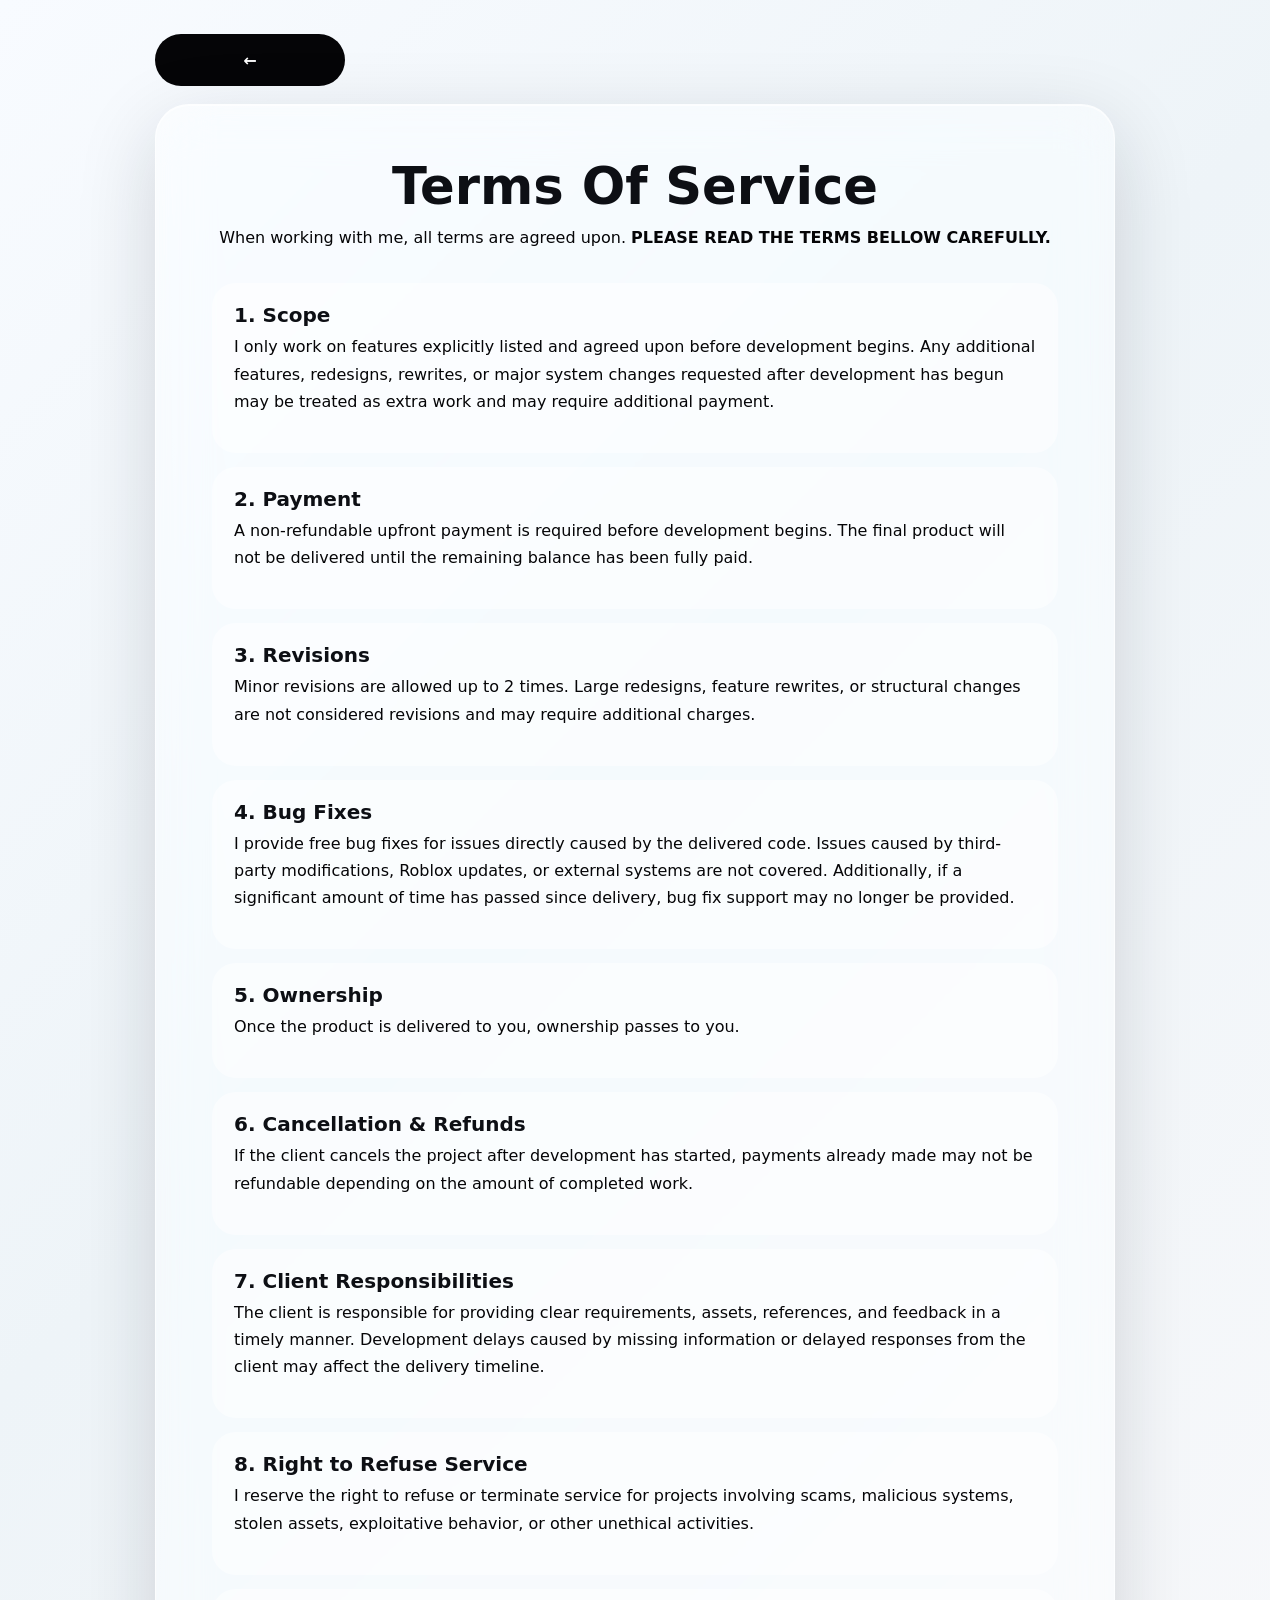
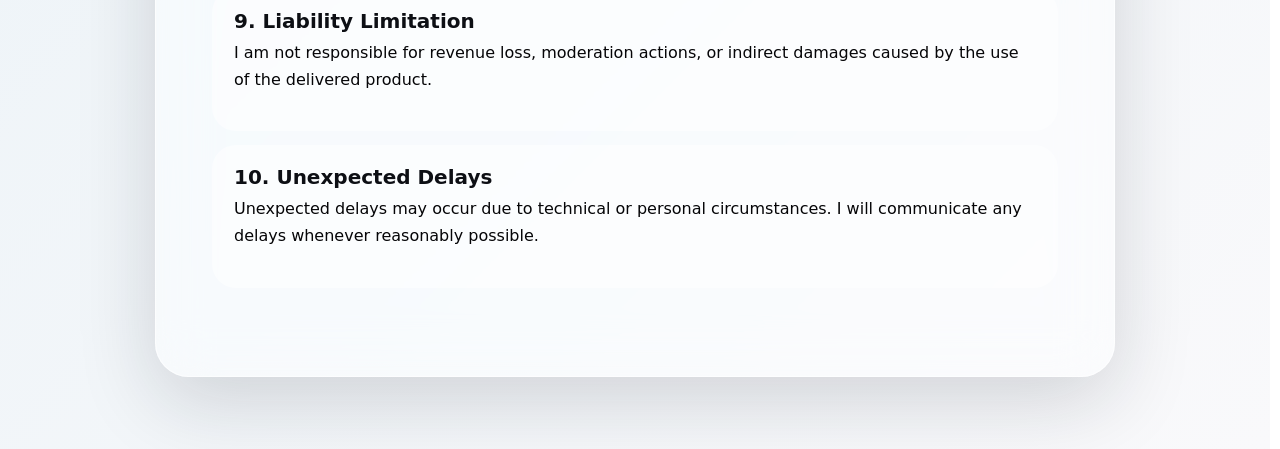
==== commit d8852c8b: "Upgrade portfolio" ====
--- a/tos.html
+++ b/tos.html
@@ -19,10 +19,9 @@
 
   <body class="tos-page">
     <main class="tos-main">
-      <a class="btn btn-special tos-back" href="index.html#tos">← Back To Portfolio</a>
+      <a class="btn btn-special tos-back" href="index.html#tos">←</a>
       <section class="tos-document glass-panel">
-        <span class="eyebrow">Terms Of Service</span>
-        <h2>Commissions Policy</h2>
+        <h2>Terms Of Service</h2>
         <p>When working with me, all terms are agreed upon. <strong>PLEASE READ THE TERMS BELLOW CAREFULLY.</strong></p>
 
         <div class="tos-list">
@@ -48,7 +47,7 @@
 
           <article>
             <h2>5. Ownership</h2>
-            <p>I retain ownership of all my pre-existing frameworks, libraries, utilities, and development systems unless explicitly agreed otherwise.</p>
+            <p>Once the product is delivered to you, ownership passes to you.</p>
           </article>
 
           <article>
@@ -76,8 +75,6 @@
             <p>Unexpected delays may occur due to technical or personal circumstances. I will communicate any delays whenever reasonably possible.</p>
           </article>
         </div>
-
-        <a class="btn btn-special" href="index.html#contact">Contact Me</a>
       </section>
     </main>
   </body>
--- a/styles.css
+++ b/styles.css
@@ -26,6 +26,8 @@
 body {
   margin: 0;
   min-height: 100vh;
+  display: flex;
+  flex-direction: column;
   font-family: "Inter", system-ui, -apple-system, BlinkMacSystemFont, "Segoe UI", sans-serif;
   color: var(--ink);
   background: linear-gradient(135deg, #f8fbff 0%, #eef4f8 42%, #f9f9fb 100%);
@@ -58,21 +60,6 @@
   scrollbar-color: rgba(13, 15, 20, 0.32) rgba(255, 255, 255, 0.28);
 }
 
-body::before {
-  position: fixed;
-  inset: 0;
-  z-index: -3;
-  pointer-events: none;
-  content: "";
-  background-image:
-    linear-gradient(rgba(12, 16, 24, 0.045) 1px, transparent 1px),
-    linear-gradient(90deg, rgba(12, 16, 24, 0.045) 1px, transparent 1px);
-  background-size: 42px 42px;
-  background-position: 0 0;
-  mask-image: linear-gradient(to bottom, rgba(0, 0, 0, 0.8), transparent 78%);
-  animation: grid-drift 2s linear infinite;
-}
-
 a {
   color: inherit;
   text-decoration: none;
@@ -96,18 +83,19 @@
   top: 18px;
   left: 50%;
   z-index: 20;
-  width: min(1120px, calc(100% - 32px));
+  width: max-content;
+  max-width: calc(100% - 32px);
   min-height: 58px;
-  padding: 10px 12px;
-  display: grid;
-  grid-template-columns: auto minmax(0, 1fr) auto;
+  padding: 0;
+  display: grid;
+  grid-template-columns: auto;
   align-items: center;
   gap: 10px;
-  border: 1px solid var(--line);
-  border-radius: 28px;
-  background: rgba(255, 255, 255, 0.5);
-  box-shadow: var(--shadow);
-  backdrop-filter: blur(24px) saturate(150%);
+  border: 0;
+  border-radius: 0;
+  background: transparent;
+  box-shadow: none;
+  backdrop-filter: none;
   transform: translateX(-50%);
 }
 
@@ -125,7 +113,6 @@
   transition: transform 0.08s linear;
 }
 
-.brand,
 .header-actions,
 .status-pill {
   display: inline-flex;
@@ -134,21 +121,10 @@
   font-weight: 600;
 }
 
-.brand,
 .header-actions {
   flex: 0 0 auto;
 }
 
-.brand-mark {
-  width: 50px;
-  height: 50px;
-  display: grid;
-  place-items: center;
-  color: var(--white);
-  overflow: hidden;
-}
-
-.brand-mark img,
 .avatar-core img,
 .tool-icon img,
 .review-avatar img {
@@ -158,6 +134,10 @@
   display: block;
 }
 
+.avatar-core img {
+  object-fit: contain;
+}
+
 .header-actions,
 .status-pill {
   padding: 10px 14px;
@@ -185,7 +165,8 @@
 main {
   width: min(1120px, calc(100% - 32px));
   margin: 0 auto;
-  padding: 80px 0 80px;
+  padding: 80px 0 32px;
+  flex: 1 0 auto;
 }
 
 .section {
@@ -206,8 +187,7 @@
 #prices,
 #work,
 #tos,
-#reviews,
-#contact {
+#reviews {
   padding-top: 30px;
   padding-bottom: 30px;
 }
@@ -250,18 +230,12 @@
 }
 
 .btn-special.reveal-item:hover,
-.tab-special.reveal-item:hover,
-.contact-button.btn-special.reveal-item:hover {
+.tab-special.reveal-item:hover {
   transform: translate3d(var(--magnet-x, 0px), var(--magnet-y, 0px), 0) scale(1.06);
 }
 
-.code-card.reveal-item:hover,
-.project-card.reveal-item:hover {
+.code-card.reveal-item:hover {
   transform: perspective(900px) rotateX(var(--tilt-x, 0deg)) rotateY(var(--tilt-y, 0deg)) translateY(-6px) scale(1);
-}
-
-.tool-chip.reveal-item:hover {
-  transform: translateY(0) scale(1.04);
 }
 
 .hero-copy {
@@ -349,6 +323,14 @@
   min-height: 58px;
   padding: 0 28px;
   font-size: 1rem;
+}
+
+.hero-actions .btn iconify-icon {
+  display: inline-block;
+  width: 18px;
+  height: 18px;
+  flex: 0 0 auto;
+  font-size: 18px;
 }
 
 .btn,
@@ -387,8 +369,7 @@
 }
 
 .btn-special::after,
-.tab-special::after,
-.contact-button.btn-special::after {
+.tab-special::after {
   position: absolute;
   inset: -40% auto -40% -70%;
   z-index: -1;
@@ -400,14 +381,12 @@
 }
 
 .btn-special:hover::after,
-.tab-special:hover::after,
-.contact-button.btn-special:hover::after {
+.tab-special:hover::after {
   left: 120%;
 }
 
 .btn-special:hover,
-.tab-special:hover,
-.contact-button.btn-special:hover {
+.tab-special:hover {
   transform: translate3d(var(--magnet-x), var(--magnet-y), 0) scale(1.06);
   box-shadow: 0 16px 34px rgba(5, 5, 7, 0.22);
 }
@@ -439,20 +418,14 @@
   height: 170px;
   display: grid;
   place-items: center;
-  border-radius: 50%;
-  color: var(--white);
-  background: linear-gradient(145deg, #08090d, #2a303b);
-  box-shadow: 0 28px 68px rgba(0, 0, 0, 0.16);
+  border-radius: 0;
+  color: var(--ink);
+  background: transparent;
+  box-shadow: none;
   font-size: 2.3rem;
   font-weight: 700;
   transform: none;
   animation: none;
-  transition: box-shadow 0.28s ease, transform 0.28s ease;
-}
-
-.avatar-orbit:hover .avatar-core {
-  box-shadow: 0 30px 86px rgba(5, 5, 7, 0.32), 0 0 0 10px rgba(5, 5, 7, 0.08), 0 0 44px rgba(5, 5, 7, 0.28);
-  transform: scale(1.04);
 }
 
 .avatar-orbit span {
@@ -527,7 +500,7 @@
 
 .skills-layout {
   display: grid;
-  grid-template-columns: minmax(0, 1.25fr) minmax(280px, 0.75fr);
+  grid-template-columns: minmax(0, 1fr);
   align-items: stretch;
   gap: 18px;
 }
@@ -582,12 +555,6 @@
 .code-card:hover {
   transform: translateY(-6px);
   background: var(--glass-strong);
-}
-
-.project-card:hover {
-  transform: perspective(900px) rotateX(var(--tilt-x)) rotateY(var(--tilt-y)) translateY(-6px);
-  background: var(--glass-strong);
-  box-shadow: 0 18px 42px rgba(18, 24, 38, 0.14);
 }
 
 .code-visual {
@@ -660,13 +627,6 @@
   min-height: 58px;
   justify-content: flex-start;
   gap: 10px;
-  transition: transform 0.22s ease, background 0.22s ease, box-shadow 0.22s ease;
-}
-
-.tool-chip:hover {
-  transform: scale(1.04);
-  background: rgba(255, 255, 255, 0.82);
-  box-shadow: 0 14px 30px rgba(18, 24, 38, 0.12);
 }
 
 .tool-icon {
@@ -697,8 +657,6 @@
   text-align: left;
 }
 
-.project-card,
-.project-stack-card,
 .price-system,
 .review-card,
 .showcase-link {
@@ -708,194 +666,12 @@
   will-change: transform;
 }
 
-.project-card,
 .showcase-link {
   transition: transform 0.25s ease, background 0.25s ease, box-shadow 0.25s ease;
 }
 
 .project-grid {
   grid-template-columns: 1fr;
-}
-
-.project-stack {
-  position: relative;
-  min-height: 490px;
-  perspective: 1200px;
-}
-
-.project-stack-card {
-  position: absolute;
-  inset: 0;
-  width: 100%;
-  padding: 0;
-  border: 1px solid var(--line);
-  color: var(--ink);
-  text-align: left;
-  cursor: pointer;
-  overflow: hidden;
-  transform:
-    perspective(1100px)
-    translateY(calc(var(--stack-index) * 18px))
-    translateX(calc((var(--stack-index) - 1) * 72px))
-    scale(calc(1 - var(--stack-index) * 0.045))
-    rotateZ(calc((var(--stack-index) - 1) * 3deg))
-    rotateX(var(--tilt-x))
-    rotateY(var(--tilt-y));
-  transform-origin: center bottom;
-  opacity: calc(1 - var(--stack-index) * 0.14);
-  filter: blur(calc(var(--stack-index) * 0.8px));
-  transition: transform 0.36s ease, opacity 0.36s ease, filter 0.36s ease, background 0.25s ease;
-}
-
-.project-stack-card:nth-child(1) {
-  z-index: 3;
-}
-
-.project-stack-card:nth-child(2) {
-  z-index: 2;
-}
-
-.project-stack-card:nth-child(3) {
-  z-index: 1;
-}
-
-.project-stack:hover .project-stack-card,
-.project-grid.is-open .project-stack-card {
-  opacity: 1;
-  filter: blur(0);
-}
-
-.project-stack:hover .project-stack-card:nth-child(1),
-.project-grid.is-open .project-stack-card:nth-child(1) {
-  transform: perspective(1100px) translateX(-26%) rotateZ(-5deg) scale(0.92) rotateX(var(--tilt-x)) rotateY(var(--tilt-y));
-}
-
-.project-stack:hover .project-stack-card:nth-child(2),
-.project-grid.is-open .project-stack-card:nth-child(2) {
-  transform: perspective(1100px) translateY(10px) rotateZ(0deg) scale(0.96) rotateX(var(--tilt-x)) rotateY(var(--tilt-y));
-}
-
-.project-stack:hover .project-stack-card:nth-child(3),
-.project-grid.is-open .project-stack-card:nth-child(3) {
-  transform: perspective(1100px) translateX(26%) rotateZ(5deg) scale(0.92) rotateX(var(--tilt-x)) rotateY(var(--tilt-y));
-}
-
-.project-stack-copy {
-  position: absolute;
-  left: 24px;
-  right: 24px;
-  bottom: 24px;
-  z-index: 2;
-  padding: 20px;
-  border-radius: 24px;
-  background: rgba(255, 255, 255, 0.62);
-  backdrop-filter: blur(16px);
-}
-
-.project-stack-card .project-art {
-  height: 100%;
-}
-
-.project-stack-card .project-art::after {
-  position: absolute;
-  inset: 0;
-  content: "";
-  background: linear-gradient(to top, rgba(5, 5, 7, 0.24), transparent 52%);
-}
-
-.project-stack-copy span,
-.project-stack-copy strong {
-  display: block;
-}
-
-.project-stack-copy span {
-  margin-bottom: 8px;
-  color: var(--muted);
-  font-size: 0.86rem;
-  font-weight: 500;
-}
-
-.project-stack-copy strong {
-  font-size: clamp(1.35rem, 3vw, 2.2rem);
-  font-weight: 600;
-}
-
-.project-stats {
-  margin-top: 16px;
-  display: grid;
-  grid-template-columns: repeat(3, minmax(0, 1fr));
-  gap: 8px;
-}
-
-.project-stats span {
-  min-width: 0;
-  min-height: 58px;
-  padding: 8px;
-  display: grid;
-  justify-items: center;
-  align-content: center;
-  border-radius: 16px;
-  background: rgba(255, 255, 255, 0.56);
-  text-align: center;
-}
-
-.project-stats strong {
-  margin: 0;
-  min-height: auto;
-  font-size: 1rem;
-  line-height: 1;
-  font-weight: 600;
-}
-
-.project-stats small {
-  color: var(--muted);
-  font-size: 0.68rem;
-  line-height: 1.15;
-}
-
-.project-list {
-  max-height: 0;
-  display: grid;
-  gap: 18px;
-  padding: 0;
-  border: 0 !important;
-  outline: 0;
-  background: transparent !important;
-  box-shadow: none !important;
-  backdrop-filter: none !important;
-  -webkit-backdrop-filter: none !important;
-  opacity: 0;
-  pointer-events: none;
-  overflow: hidden;
-  transform: translateY(-18px);
-  transition: max-height 0.45s ease, opacity 0.32s ease, transform 0.35s ease;
-}
-
-.project-grid.is-open .project-list {
-  display: contents;
-  max-height: 1700px;
-  padding: 0;
-  border: 0 !important;
-  background: transparent !important;
-  box-shadow: none !important;
-  backdrop-filter: none !important;
-  -webkit-backdrop-filter: none !important;
-  opacity: 1;
-  pointer-events: auto;
-  transform: translateY(0);
-}
-
-.project-list::before,
-.project-list::after {
-  display: none;
-  content: none;
-}
-
-
-.project-collapse {
-  justify-self: center;
-  min-width: 210px;
-  min-height: 52px;
 }
 
 .project-card {
@@ -910,10 +686,7 @@
   height: 100%;
   position: relative;
   overflow: hidden;
-  background:
-    radial-gradient(circle at 24% 24%, rgba(105, 215, 255, 0.72), transparent 26%),
-    radial-gradient(circle at 74% 36%, rgba(255, 143, 184, 0.64), transparent 25%),
-    linear-gradient(145deg, #151922, #eff7ff);
+  background: transparent;
 }
 
 .project-art img {
@@ -924,10 +697,6 @@
   display: block;
 }
 
-.project-stack-card .project-art {
-  min-height: 100%;
-}
-
 .project-art span {
   position: absolute;
   border-radius: 24px;
@@ -970,10 +739,6 @@
 
 .project-card h3 {
   min-height: 0px;
-}
-
-.project-card-body .project-stats {
-  margin: 4px 0 18px;
 }
 
 .project-action {
@@ -1079,13 +844,14 @@
 }
 
 .reviews-section {
+  width: 100vw;
+  margin-left: calc(50% - 50vw);
   overflow: hidden;
 }
 
 .reviews-slider {
   position: relative;
-  width: 100vw;
-  margin-left: calc(50% - 50vw);
+  width: 100%;
   overflow: hidden;
 }
 
@@ -1127,12 +893,6 @@
   min-height: 210px;
   padding: 22px;
   flex: 0 0 auto;
-  transition: transform 0.25s ease, box-shadow 0.25s ease, background 0.25s ease;
-}
-
-.review-card:hover {
-  transform: perspective(900px) rotateX(var(--tilt-x)) rotateY(var(--tilt-y)) translateY(-6px);
-  box-shadow: 0 18px 42px rgba(18, 24, 38, 0.14);
 }
 
 .review-head {
@@ -1307,18 +1067,11 @@
   position: relative;
   min-height: 680px;
   padding: clamp(28px, 5vw, 52px);
+  border: 0;
+  background: transparent;
+  box-shadow: none;
+  backdrop-filter: none;
   overflow: hidden;
-}
-
-.work-flow::before {
-  position: absolute;
-  inset: 18px;
-  content: "";
-  border-radius: 28px;
-  background:
-    radial-gradient(circle at 50% 0%, rgba(255, 255, 255, 0.72), transparent 44%),
-    linear-gradient(180deg, rgba(255, 255, 255, 0.24), transparent);
-  pointer-events: none;
 }
 
 .work-path {
@@ -1495,42 +1248,50 @@
   transform: translateY(0) scale(1);
 }
 
-.tos-preview {
-  min-height: 240px;
-  padding: clamp(24px, 5vw, 46px);
-  display: flex;
-  align-items: center;
-  justify-content: space-between;
-  gap: 24px;
-}
-
-.tos-preview .btn {
-  min-width: 168px;
-  min-height: 54px;
-  padding: 0 24px;
-}
-
-.tos-preview p {
-  max-width: 690px;
-}
-
-.contact-section {
-  min-height: auto;
-  padding: 42px clamp(18px, 4vw, 42px);
+.site-footer {
+  width: 100%;
+  min-height: 360px;
+  margin-top: auto;
+  padding: 56px clamp(18px, 5vw, 60px) 24px;
   display: grid;
   align-content: center;
   justify-items: center;
-  text-align: center;
+  gap: 18px;
   border: 1px solid var(--line);
-  border-radius: 34px;
-  background: rgba(255, 255, 255, 0.36);
+  border-bottom: 0;
+  border-radius: 34px 34px 0 0;
+  background: rgba(255, 255, 255, 0.42);
   box-shadow: var(--shadow), inset 0 1px 0 rgba(255, 255, 255, 0.62);
   backdrop-filter: blur(24px) saturate(150%);
+  text-align: center;
+}
+
+.site-footer p {
+  margin: 0;
+  color: var(--muted);
+  line-height: 1.6;
+}
+
+.footer-tos-link {
+  color: #1769c2;
+  text-decoration: underline;
+  text-decoration-thickness: 1px;
+  text-underline-offset: 3px;
+}
+
+.footer-tos-link:hover,
+.footer-tos-link:focus-visible {
+  color: #0b4f9c;
 }
 
 .contact-section .section-heading {
   margin-left: auto;
   margin-right: auto;
+  margin-bottom: 0;
+}
+
+.contact-section {
+  row-gap: 8px;
 }
 
 .contact-grid {
@@ -1538,21 +1299,16 @@
 }
 
 .contact-button {
-  width: 68px;
-  min-width: 68px;
-  min-height: 68px;
-  padding: 0 17px;
+  width: 48px;
+  min-width: 48px;
+  height: 48px;
+  min-height: 48px;
+  padding: 0;
+  justify-content: center;
   gap: 0;
-  border-radius: 24px;
-  font-size: 1rem;
-  transition: width 0.24s ease, min-width 0.24s ease, gap 0.24s ease, transform 220ms cubic-bezier(.2,.9,.2,1), box-shadow 220ms ease, background 220ms ease;
-}
-
-.contact-button:hover,
-.contact-button:focus-visible {
-  width: 168px;
-  min-width: 168px;
-  gap: 10px;
+  border-radius: 50%;
+  background: transparent;
+  box-shadow: none;
 }
 
 .contact-icon {
@@ -1573,39 +1329,6 @@
   max-height: 100%;
   object-fit: contain;
   display: block;
-}
-
-.contact-label {
-  max-width: 0;
-  opacity: 0;
-  overflow: hidden;
-  white-space: nowrap;
-  transform: translateX(-6px);
-  transition: max-width 0.24s ease, opacity 0.18s ease, transform 0.24s ease;
-}
-
-.contact-button:hover .contact-label,
-.contact-button:focus-visible .contact-label {
-  max-width: 90px;
-  opacity: 1;
-  transform: translateX(0);
-}
-
-.contact-button.btn-special .contact-icon {
-  color: var(--black);
-  background: var(--white);
-}
-
-/* Contact section: hover, focus and active animations for all contact buttons */
-.contact-section .contact-button:hover,
-.contact-section .contact-button:focus-visible {
-  transform: translateY(-6px) scale(1.03);
-  box-shadow: 0 16px 40px rgba(18, 24, 38, 0.12);
-}
-
-.contact-section .contact-button:active {
-  transform: translateY(-2px) scale(0.99);
-  box-shadow: 0 8px 18px rgba(18, 24, 38, 0.08);
 }
 
 .bottom-tabs {
@@ -1620,11 +1343,11 @@
   align-items: center;
   justify-content: center;
   gap: 6px;
-  border: 0;
+  border: 1px solid var(--line);
   border-radius: 24px;
-  background: transparent;
-  box-shadow: none;
-  backdrop-filter: none;
+  background: rgba(255, 255, 255, 0.5);
+  box-shadow: var(--shadow);
+  backdrop-filter: blur(24px) saturate(150%);
   transform: none;
   overflow-x: auto;
   overflow-y: hidden;
@@ -1643,20 +1366,56 @@
 .tab-link {
   position: relative;
   isolation: isolate;
-  min-width: max-content;
+  width: 42px;
+  min-width: 42px;
   flex: 0 0 auto;
-  min-height: 38px;
+  height: 42px;
+  min-height: 42px;
   display: inline-flex;
   align-items: center;
   justify-content: center;
-  padding: 0 11px;
-  border-radius: 20px;
+  padding: 0;
+  border-radius: 50%;
   color: #313945;
-  font-size: 0.78rem;
-  font-weight: 600;
-  white-space: nowrap;
   overflow: hidden;
   scroll-snap-align: center;
+}
+
+.tab-link iconify-icon {
+  display: inline-block;
+  width: 20px;
+  height: 20px;
+  font-size: 20px;
+  color: currentColor;
+}
+
+.tab-icon-tools {
+  position: relative;
+  width: 24px;
+  height: 24px;
+  display: block;
+}
+
+.tab-icon-tools iconify-icon {
+  position: absolute;
+  width: 15px;
+  height: 15px;
+  font-size: 15px;
+}
+
+.tab-icon-tools iconify-icon:first-child {
+  top: 0;
+  left: 0;
+}
+
+.tab-icon-tools iconify-icon:last-child {
+  right: 0;
+  bottom: 0;
+}
+
+.tab-link:focus-visible {
+  outline: 2px solid currentColor;
+  outline-offset: 2px;
 }
 
 .tab-link.active {
@@ -1675,8 +1434,11 @@
   inset: 0;
   z-index: 40;
   display: none;
-  padding: 20px;
+  padding: 20px 12px;
   place-items: center;
+  overflow: hidden;
+  overscroll-behavior: contain;
+  -webkit-overflow-scrolling: touch;
 }
 
 .modal[aria-hidden="false"] {
@@ -1694,9 +1456,16 @@
   position: relative;
   width: min(760px, 100%);
   max-height: min(760px, calc(100vh - 40px));
+  max-height: min(760px, calc(100dvh - 40px));
+  min-height: 0;
   padding: 28px;
   border-radius: 22px;
-  overflow: auto;
+  overflow-x: hidden;
+  overflow-y: auto;
+  overscroll-behavior: contain;
+  -webkit-overflow-scrolling: touch;
+  touch-action: pan-y;
+  scrollbar-gutter: stable;
   scrollbar-color: rgba(13, 15, 20, 0.32) transparent;
 }
 
@@ -1853,6 +1622,11 @@
   padding: clamp(24px, 5vw, 56px);
 }
 
+.tos-document > h2,
+.tos-document > p {
+  text-align: center;
+}
+
 .tos-document h1 {
   font-size: clamp(2.4rem, 6vw, 5rem);
 }
@@ -1919,12 +1693,6 @@
 @keyframes review-slide {
   to {
     transform: translateX(calc(-50% - 8px));
-  }
-}
-
-@keyframes grid-drift {
-  to {
-    background-position: 42px 42px;
   }
 }
 
@@ -1958,10 +1726,6 @@
   .work-flow {
     min-height: auto;
     padding: 28px 18px;
-  }
-
-  .work-flow::before {
-    inset: 10px;
   }
 
   .work-path {
@@ -2001,25 +1765,6 @@
     justify-self: stretch;
   }
 
-  .project-stack {
-    min-height: 360px;
-  }
-
-  .project-stack:hover .project-stack-card:nth-child(1),
-  .project-grid.is-open .project-stack-card:nth-child(1) {
-    transform: perspective(1100px) translateY(-28px) rotateZ(-3deg) scale(0.94) rotateX(var(--tilt-x)) rotateY(var(--tilt-y));
-  }
-
-  .project-stack:hover .project-stack-card:nth-child(2),
-  .project-grid.is-open .project-stack-card:nth-child(2) {
-    transform: perspective(1100px) translateY(8px) rotateZ(0deg) scale(0.96) rotateX(var(--tilt-x)) rotateY(var(--tilt-y));
-  }
-
-  .project-stack:hover .project-stack-card:nth-child(3),
-  .project-grid.is-open .project-stack-card:nth-child(3) {
-    transform: perspective(1100px) translateY(44px) rotateZ(3deg) scale(0.94) rotateX(var(--tilt-x)) rotateY(var(--tilt-y));
-  }
-
   .project-card {
     grid-template-columns: 1fr;
   }
@@ -2054,11 +1799,6 @@
   .code-gallery {
     height: auto;
     min-height: auto;
-  }
-
-  .tos-preview {
-    align-items: flex-start;
-    flex-direction: column;
   }
 
   .bottom-tabs {
@@ -2075,18 +1815,24 @@
 
   .tab-link {
     flex: 0 0 auto;
-    min-width: max-content;
-    min-height: 38px;
-    padding: 0 11px;
-    font-size: 0.78rem;
+    width: 40px;
+    min-width: 40px;
+    height: 40px;
+    min-height: 40px;
   }
 }
 
 @media (max-width: 560px) {
   .site-header {
     top: 10px;
-    width: calc(100% - 20px);
-    grid-template-columns: auto minmax(0, 1fr);
+    left: 0;
+    right: 0;
+    width: auto;
+    max-width: none;
+    grid-template-columns: auto;
+    display: flex;
+    justify-content: center;
+    transform: none;
   }
 
   .header-actions {
@@ -2095,20 +1841,24 @@
 
   main {
     padding-top: 88px;
-    padding-bottom: 80px;
+    padding-bottom: 32px;
   }
 
   .bottom-tabs {
+    width: max-content;
+    max-width: calc(100% - 20px);
+    flex: 0 1 auto;
     min-height: 40px;
     gap: 5px;
     border-radius: 20px;
+    justify-content: flex-start;
   }
 
   .tab-link {
+    width: 36px;
+    min-width: 36px;
+    height: 36px;
     min-height: 36px;
-    padding: 0 10px;
-    border-radius: 18px;
-    font-size: 0.74rem;
   }
 
   .showcase-track {
@@ -2125,17 +1875,6 @@
     border-radius: 26px;
   }
 
-  .contact-button {
-    width: 68px;
-    min-width: 68px;
-  }
-
-  .contact-button:hover,
-  .contact-button:focus-visible {
-    width: min(168px, 100%);
-    min-width: min(168px, 100%);
-  }
-
   .work-flow {
     padding: 24px 14px;
   }
